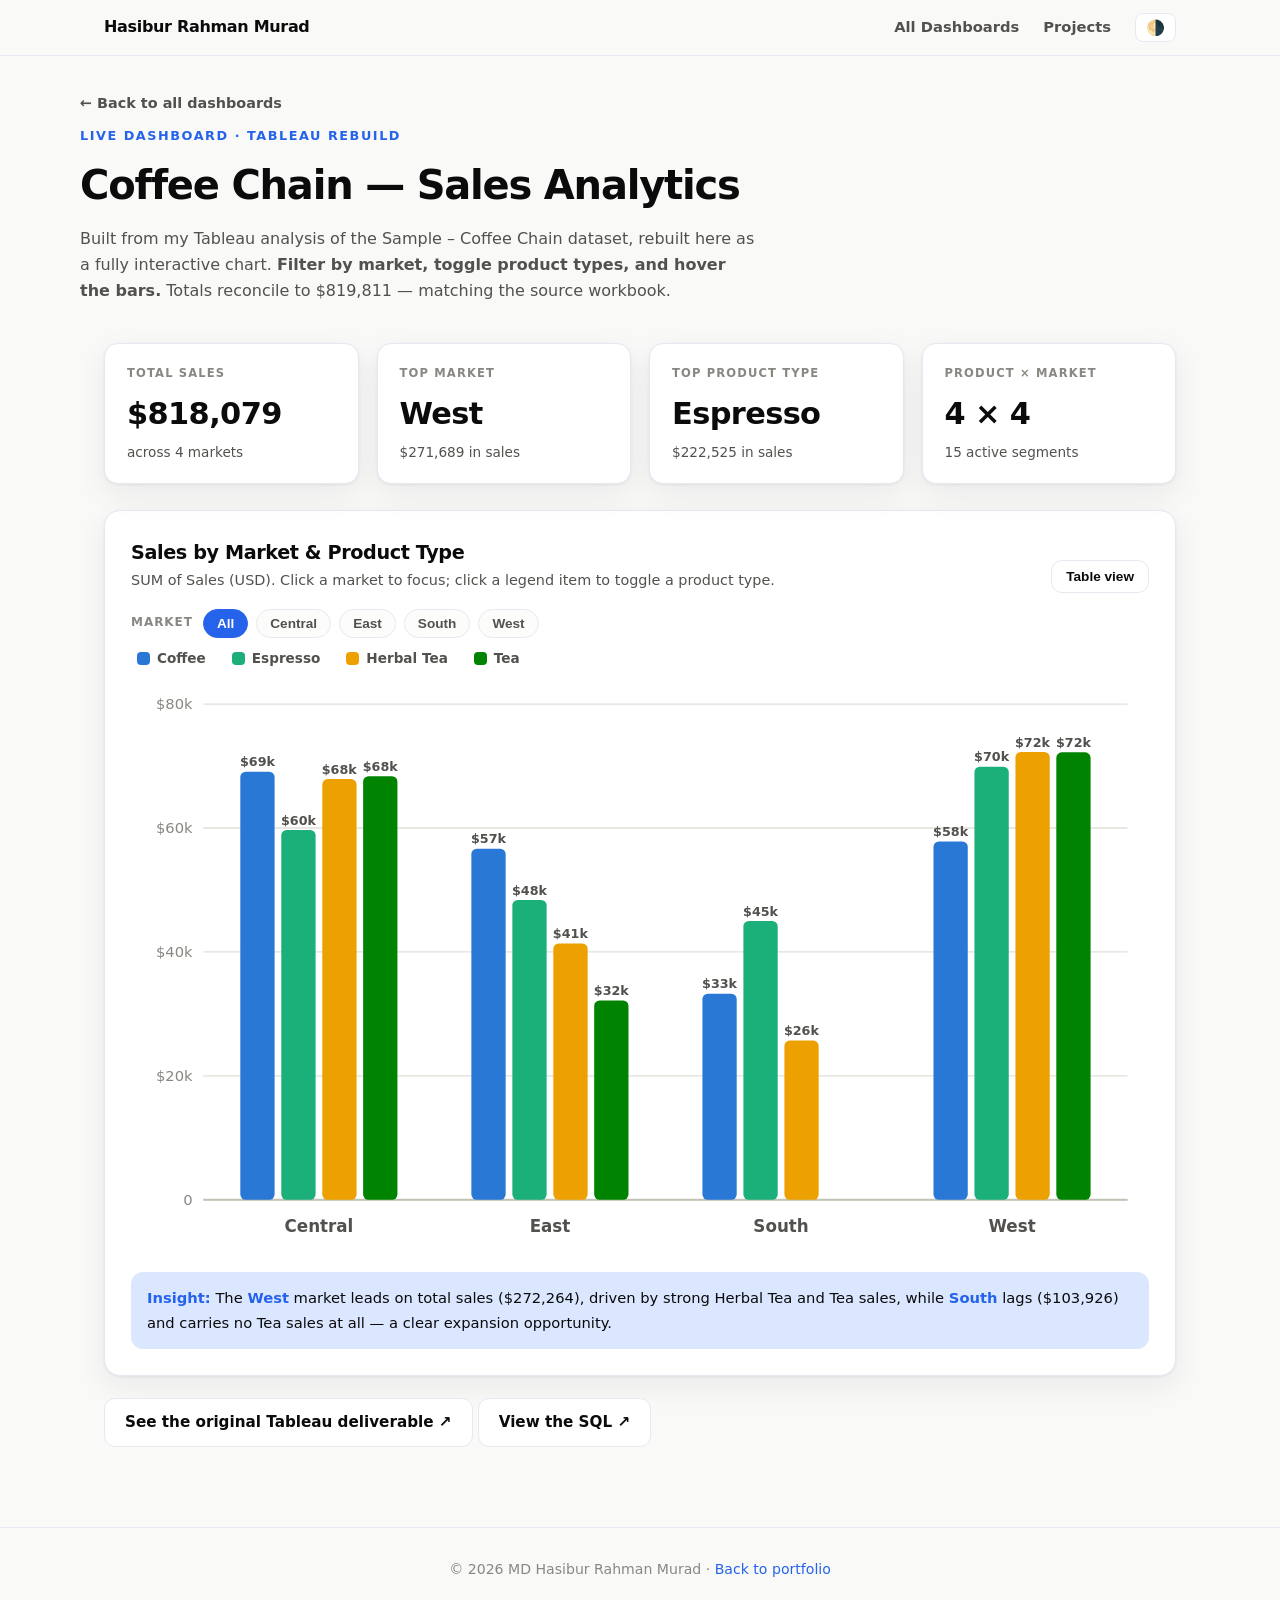
==== coffee-chain/index.html @ 977e073b "Add dedicated interactive dashboard pages per project - Split into separate folders: coffee-chain/, " ====
<!DOCTYPE html>
<html lang="en">
<head>
<meta charset="UTF-8">
<meta name="viewport" content="width=device-width, initial-scale=1.0">
<title>Coffee Chain Sales Dashboard — MD Hasibur Rahman Murad</title>
<meta name="description" content="Interactive Coffee Chain sales dashboard — sales by market and product type, built from a Tableau analysis by MD Hasibur Rahman Murad.">
<link rel="stylesheet" href="../style.css">
</head>
<body>
<nav><div class="nav-inner">
  <a class="brand" href="../index.html">Hasibur&nbsp;Rahman&nbsp;Murad</a>
  <div class="nav-links">
    <a href="../index.html#dashboards">All Dashboards</a>
    <a href="../index.html#projects">Projects</a>
    <button class="themebtn" id="themeToggle" aria-label="Toggle theme">🌗</button>
  </div>
</div></nav>

<div class="wrap dpage-top">
  <a class="backlink" href="../index.html#dashboards">← Back to all dashboards</a>
  <div class="dpage-title reveal">
    <div class="role">Live Dashboard · Tableau rebuild</div>
    <h1>Coffee Chain — Sales Analytics</h1>
    <p class="lead">Built from my Tableau analysis of the Sample&nbsp;–&nbsp;Coffee&nbsp;Chain dataset, rebuilt here as a fully interactive
      chart. <strong>Filter by market, toggle product types, and hover the bars.</strong> Totals reconcile to $819,811 — matching the source workbook.</p>
  </div>
</div>

<section style="padding-top:26px">
  <div class="wrap reveal">
    <div class="grid kpis">
      <div class="kpi"><div class="label">Total Sales</div><div class="val" data-count="819811" data-prefix="$">$0</div><div class="sub">across 4 markets</div></div>
      <div class="kpi"><div class="label">Top Market</div><div class="val">West</div><div class="sub"><span data-count="272264" data-prefix="$">$0</span> in sales</div></div>
      <div class="kpi"><div class="label">Top Product Type</div><div class="val">Espresso</div><div class="sub"><span data-count="222996" data-prefix="$">$0</span> in sales</div></div>
      <div class="kpi"><div class="label">Product × Market</div><div class="val">4 &times; 4</div><div class="sub">15 active segments</div></div>
    </div>

    <div class="dash">
      <div class="dash-head">
        <div><h3>Sales by Market &amp; Product Type</h3><p>SUM of Sales (USD). Click a market to focus; click a legend item to toggle a product type.</p></div>
        <button class="btn" id="tableToggle" style="padding:8px 14px;font-size:.85rem">Table view</button>
      </div>
      <div class="controls" id="marketControls">
        <span class="ctl-label">Market</span>
        <button class="chip active" data-market="All">All</button>
        <button class="chip" data-market="Central">Central</button>
        <button class="chip" data-market="East">East</button>
        <button class="chip" data-market="South">South</button>
        <button class="chip" data-market="West">West</button>
      </div>
      <div class="legend" id="legend"></div>
      <div class="chart-holder">
        <svg class="chart" id="chart" viewBox="0 0 760 430" role="img" aria-label="Grouped bar chart of Coffee Chain sales by market and product type"></svg>
        <div class="tip" id="tip"></div>
      </div>
      <div id="tableWrap" class="hidden"></div>
      <div class="insight"><b>Insight:</b> The <b>West</b> market leads on total sales ($272,264), driven by strong Herbal&nbsp;Tea and Tea sales,
        while <b>South</b> lags ($103,926) and carries no Tea sales at all — a clear expansion opportunity.</div>
    </div>
    <p style="margin-top:22px"><a class="btn" href="https://github.com/muradhasib01/business-intelligence-portfolio/tree/main/05-tableau" target="_blank" rel="noopener">See the original Tableau deliverable ↗</a>
      <a class="btn" href="https://github.com/muradhasib01/business-intelligence-portfolio/blob/main/03-ms-access/coffee-chain-analytics-queries.sql" target="_blank" rel="noopener">View the SQL ↗</a></p>
  </div>
</section>

<footer><div class="wrap">© <span id="yr"></span> MD Hasibur Rahman Murad · <a href="../index.html">Back to portfolio</a></div></footer>

<script src="../common.js"></script>
<script>
(function(){
  var MARKETS=['Central','East','South','West'], PRODUCTS=['Coffee','Espresso','Herbal Tea','Tea'];
  var SALES={
    Central:{Coffee:69080,Espresso:59701,'Herbal Tea':67888,Tea:68376},
    East:{Coffee:56641,Espresso:48397,'Herbal Tea':41361,Tea:32177},
    South:{Coffee:33259,Espresso:44990,'Herbal Tea':25677,Tea:0},
    West:{Coffee:57848,Espresso:69908,'Herbal Tea':72288,Tea:72220}
  };
  var SW=['--s1','--s2','--s3','--s4'];
  function col(i){return getComputedStyle(document.documentElement).getPropertyValue(SW[i]).trim();}
  var svg=document.getElementById('chart'), tip=document.getElementById('tip');
  var state={market:'All',off:{}}, NS='http://www.w3.org/2000/svg';
  function el(n,a){var e=document.createElementNS(NS,n);for(var k in a)e.setAttribute(k,a[k]);return e;}
  function usd(v){return '$'+v.toLocaleString('en-US');}
  function shownMarkets(){return state.market==='All'?MARKETS:[state.market];}
  function shownProducts(){return PRODUCTS.filter(function(p){return !state.off[p];});}
  function render(){
    while(svg.firstChild)svg.removeChild(svg.firstChild);
    var W=760,H=430,mL=54,mR=16,mT=18,mB=42,x0=mL,x1=W-mR,y0=mT,y1=H-mB,plotW=x1-x0,plotH=y1-y0,yMax=80000;
    var Ms=shownMarkets(),Ps=shownProducts();
    for(var t=0;t<=yMax;t+=20000){var gy=y1-(t/yMax)*plotH;svg.appendChild(el('line',{class:'gridline',x1:x0,y1:gy,x2:x1,y2:gy}));
      var g=el('g',{class:'tick'});var tx=el('text',{x:x0-8,y:gy+4,'text-anchor':'end'});tx.textContent=t===0?'0':'$'+(t/1000)+'k';g.appendChild(tx);svg.appendChild(g);}
    svg.appendChild(el('line',{class:'baseline',x1:x0,y1:y1,x2:x1,y2:y1}));
    var gW=plotW/Ms.length,innerPad=gW*0.16,barsArea=gW-2*innerPad,p=Ps.length,gap=Math.min(5,barsArea*0.06),bW=p>0?(barsArea-(p-1)*gap)/p:0;
    Ms.forEach(function(mk,mi){var gx=x0+mi*gW;
      Ps.forEach(function(pr,pi){var v=SALES[mk][pr]||0,h=(v/yMax)*plotH,bx=gx+innerPad+pi*(bW+gap),by=y1-h,ci=PRODUCTS.indexOf(pr);
        if(v>0){var r=el('rect',{class:'bar',x:bx.toFixed(1),y:by.toFixed(1),width:bW.toFixed(1),height:h.toFixed(1),rx:Math.min(4,bW/3).toFixed(1),fill:col(ci)});
          r.addEventListener('mousemove',function(ev){showTip(ev,mk,pr,v);});r.addEventListener('mouseleave',hideTip);svg.appendChild(r);
          if(bW>=16){var lb=el('text',{class:'barlab',x:(bx+bW/2).toFixed(1),y:(by-4).toFixed(1)});lb.textContent='$'+Math.round(v/1000)+'k';svg.appendChild(lb);}}});
      var xl=el('text',{class:'xlab',x:(gx+gW/2).toFixed(1),y:y1+24});xl.textContent=mk;svg.appendChild(xl);});
  }
  function showTip(ev,mk,pr,v){var total=819811;
    tip.innerHTML='<b>'+mk+'</b> · '+pr+'<br><span class="tt-metric">'+usd(v)+'</span> &nbsp;('+(v/total*100).toFixed(1)+'% of total)';
    var holder=svg.parentElement.getBoundingClientRect();tip.style.left=(ev.clientX-holder.left)+'px';tip.style.top=(ev.clientY-holder.top)+'px';tip.style.opacity='1';}
  function hideTip(){tip.style.opacity='0';}
  var legend=document.getElementById('legend');
  function buildLegend(){legend.innerHTML='';PRODUCTS.forEach(function(pr,i){var d=document.createElement('span');d.className='lg'+(state.off[pr]?' off':'');
    d.innerHTML='<span class="sw" style="background:'+col(i)+'"></span>'+pr;
    d.addEventListener('click',function(){if(!state.off[pr]&&shownProducts().length===1)return;state.off[pr]=!state.off[pr];buildLegend();render();});legend.appendChild(d);});}
  document.getElementById('marketControls').addEventListener('click',function(e){var b=e.target.closest('.chip');if(!b)return;
    [].slice.call(this.querySelectorAll('.chip')).forEach(function(c){c.classList.remove('active')});b.classList.add('active');state.market=b.getAttribute('data-market');render();});
  var tableWrap=document.getElementById('tableWrap'),tableBtn=document.getElementById('tableToggle'),tableOn=false;
  function buildTable(){var rows='',colTot={Coffee:0,Espresso:0,'Herbal Tea':0,Tea:0},grand=0;
    MARKETS.forEach(function(mk){var cells='',rt=0;PRODUCTS.forEach(function(pr){var v=SALES[mk][pr]||0;rt+=v;colTot[pr]+=v;cells+='<td>'+(v?usd(v):'—')+'</td>';});grand+=rt;rows+='<tr><td>'+mk+'</td>'+cells+'<td>'+usd(rt)+'</td></tr>';});
    var foot='<td>Total</td>';PRODUCTS.forEach(function(pr){foot+='<td>'+usd(colTot[pr])+'</td>';});foot+='<td>'+usd(grand)+'</td>';
    tableWrap.innerHTML='<table class="dtable"><thead><tr><th>Market</th><th>Coffee</th><th>Espresso</th><th>Herbal Tea</th><th>Tea</th><th>Total</th></tr></thead><tbody>'+rows+'</tbody><tfoot><tr>'+foot+'</tr></tfoot></table>';}
  tableBtn.addEventListener('click',function(){tableOn=!tableOn;
    document.querySelector('.chart-holder').classList.toggle('hidden',tableOn);document.getElementById('legend').classList.toggle('hidden',tableOn);
    document.getElementById('marketControls').classList.toggle('hidden',tableOn);tableWrap.classList.toggle('hidden',!tableOn);
    tableBtn.textContent=tableOn?'Chart view':'Table view';if(tableOn)buildTable();});
  window.__redraw=function(){buildLegend();render();};
  buildLegend();render();buildTable();
})();
</script>
</body>
</html>
---- style.css ----
/* ===== Shared portfolio + dashboard styles ===== */
:root{
  --bg:#f9f9f7; --surface:#ffffff; --surface-2:#fcfcfb; --text:#0b0b0b; --text-2:#52514e; --muted:#898781;
  --border:#e6e9f0; --grid:#e1e0d9; --baseline:#c3c2b7; --accent:#2563eb; --accent-soft:#dbe6ff; --accent-2:#1baf7a;
  --shadow:0 1px 3px rgba(20,30,60,.06),0 10px 30px rgba(20,30,60,.07);
  --radius:16px; --maxw:1120px;
  --s1:#2a78d6; --s2:#1baf7a; --s3:#eda100; --s4:#008300;
  color-scheme:light;
}
@media (prefers-color-scheme:dark){
  :root:where(:not([data-theme="light"])){
    --bg:#0d0d0d; --surface:#161b22; --surface-2:#1a1a19; --text:#ffffff; --text-2:#c3c2b7; --muted:#898781;
    --border:#232b36; --grid:#2c2c2a; --baseline:#383835; --accent:#4d8bff; --accent-soft:#16233d; --accent-2:#2dd4bf;
    --shadow:0 1px 3px rgba(0,0,0,.4),0 12px 34px rgba(0,0,0,.4);
    --s1:#3987e5; --s2:#199e70; --s3:#c98500; --s4:#008300; color-scheme:dark;
  }
}
:root[data-theme="dark"]{
  --bg:#0d0d0d; --surface:#161b22; --surface-2:#1a1a19; --text:#ffffff; --text-2:#c3c2b7; --muted:#898781;
  --border:#232b36; --grid:#2c2c2a; --baseline:#383835; --accent:#4d8bff; --accent-soft:#16233d; --accent-2:#2dd4bf;
  --shadow:0 1px 3px rgba(0,0,0,.4),0 12px 34px rgba(0,0,0,.4);
  --s1:#3987e5; --s2:#199e70; --s3:#c98500; --s4:#008300; color-scheme:dark;
}
*{box-sizing:border-box;margin:0;padding:0}
html{scroll-behavior:smooth}
body{font-family:system-ui,-apple-system,"Segoe UI",Roboto,Helvetica,Arial,sans-serif;
  background:var(--bg);color:var(--text);line-height:1.65;-webkit-font-smoothing:antialiased}
a{color:var(--accent);text-decoration:none} a:hover{text-decoration:underline}
.wrap{max-width:var(--maxw);margin:0 auto;padding:0 24px}
section{padding:80px 0}
h2{font-size:clamp(1.6rem,3.4vw,2rem);letter-spacing:-.025em;margin-bottom:8px}
.section-tag{color:var(--accent);font-weight:700;font-size:.78rem;letter-spacing:.14em;text-transform:uppercase}
.lead{color:var(--text-2);max-width:680px;margin-top:8px}

.reveal{opacity:0;transform:translateY(22px);transition:opacity .7s cubic-bezier(.2,.7,.2,1),transform .7s cubic-bezier(.2,.7,.2,1)}
.reveal.in{opacity:1;transform:none}
@media (prefers-reduced-motion:reduce){.reveal{opacity:1;transform:none;transition:none}}

nav{position:sticky;top:0;z-index:50;background:color-mix(in srgb,var(--bg) 82%,transparent);
    backdrop-filter:blur(12px);border-bottom:1px solid var(--border)}
.nav-inner{max-width:var(--maxw);margin:0 auto;padding:13px 24px;display:flex;align-items:center;justify-content:space-between}
.brand{font-weight:800;letter-spacing:-.02em;color:var(--text)}
.nav-links{display:flex;gap:24px;align-items:center}
.nav-links a{color:var(--text-2);font-weight:600;font-size:.92rem}
.nav-links a:hover{color:var(--text);text-decoration:none}
.themebtn{background:var(--surface);border:1px solid var(--border);border-radius:8px;padding:6px 10px;cursor:pointer;font-size:.95rem;color:var(--text);line-height:1}
@media(max-width:680px){.nav-links a:not(.themebtn){display:none}}

.btn{display:inline-flex;align-items:center;gap:8px;padding:11px 20px;border-radius:11px;font-weight:650;
  font-size:.95rem;border:1px solid var(--border);background:var(--surface);color:var(--text);transition:.16s;cursor:pointer}
.btn:hover{text-decoration:none;transform:translateY(-2px);box-shadow:var(--shadow)}
.btn.primary{background:var(--accent);color:#fff;border-color:var(--accent)}

.grid{display:grid;gap:18px}
.card{background:var(--surface);border:1px solid var(--border);border-radius:var(--radius);padding:22px;box-shadow:var(--shadow)}

/* KPI */
.kpis{grid-template-columns:repeat(auto-fit,minmax(180px,1fr));margin-top:6px}
.kpi{background:var(--surface);border:1px solid var(--border);border-radius:14px;padding:20px 22px;box-shadow:var(--shadow)}
.kpi .label{font-size:.72rem;font-weight:700;letter-spacing:.1em;text-transform:uppercase;color:var(--muted)}
.kpi .val{font-size:1.9rem;font-weight:800;letter-spacing:-.02em;margin-top:6px;font-variant-numeric:tabular-nums}
.kpi .sub{font-size:.85rem;color:var(--text-2);margin-top:2px}

/* dashboard */
.dash{background:var(--surface);border:1px solid var(--border);border-radius:var(--radius);box-shadow:var(--shadow);padding:26px;margin-top:26px}
.dash-head{display:flex;flex-wrap:wrap;gap:14px;justify-content:space-between;align-items:flex-end;margin-bottom:8px}
.dash-head h3{font-size:1.2rem;letter-spacing:-.02em}
.dash-head p{color:var(--text-2);font-size:.9rem}
.controls{display:flex;flex-wrap:wrap;gap:8px;align-items:center;margin:16px 0 6px}
.controls .ctl-label{font-size:.75rem;font-weight:700;letter-spacing:.08em;text-transform:uppercase;color:var(--muted);margin-right:2px}
.chip{font-size:.85rem;font-weight:600;padding:6px 13px;border-radius:999px;border:1px solid var(--border);
  background:var(--surface-2);color:var(--text-2);cursor:pointer;transition:.14s}
.chip:hover{border-color:var(--accent)} .chip.active{background:var(--accent);color:#fff;border-color:var(--accent)}
.legend{display:flex;flex-wrap:wrap;gap:14px;margin:6px 0 4px}
.lg{display:inline-flex;align-items:center;gap:7px;font-size:.85rem;font-weight:600;cursor:pointer;color:var(--text-2);user-select:none;padding:3px 6px;border-radius:8px}
.lg .sw{width:13px;height:13px;border-radius:4px;flex:none}
.lg.off{opacity:.38;text-decoration:line-through}
.chart-holder{position:relative;width:100%;margin-top:8px}
svg.chart{width:100%;height:auto;display:block;touch-action:none}
.tick text{fill:var(--muted);font-size:11px;font-variant-numeric:tabular-nums}
.gridline{stroke:var(--grid);stroke-width:1}
.baseline{stroke:var(--baseline);stroke-width:1.5}
.xlab{fill:var(--text-2);font-size:12.5px;font-weight:600;text-anchor:middle}
.ylab{fill:var(--text-2);font-size:11.5px;font-weight:600;text-anchor:end}
.barlab{fill:var(--text-2);font-size:9.5px;font-weight:600;text-anchor:middle;font-variant-numeric:tabular-nums;pointer-events:none}
.barlabh{fill:var(--text-2);font-size:10.5px;font-weight:600;text-anchor:start;font-variant-numeric:tabular-nums;pointer-events:none}
.bar{transition:opacity .12s} .bar:hover{opacity:.82}
.tip{position:absolute;pointer-events:none;opacity:0;transform:translate(-50%,-115%);transition:opacity .1s;
  background:var(--text);color:var(--bg);padding:8px 11px;border-radius:9px;font-size:.8rem;white-space:nowrap;
  box-shadow:0 6px 20px rgba(0,0,0,.28);z-index:5;line-height:1.5}
.tip b{font-weight:700} .tip .tt-metric{color:var(--accent-2);font-weight:700}
table.dtable{width:100%;border-collapse:collapse;margin-top:14px;font-size:.86rem;font-variant-numeric:tabular-nums}
table.dtable th,table.dtable td{padding:8px 10px;border-bottom:1px solid var(--border);text-align:right}
table.dtable th:first-child,table.dtable td:first-child{text-align:left}
table.dtable thead th{color:var(--muted);font-size:.72rem;letter-spacing:.06em;text-transform:uppercase}
table.dtable tfoot td{font-weight:800;border-top:2px solid var(--baseline);border-bottom:none}
.hidden{display:none}
.insight{margin-top:16px;padding:14px 16px;background:var(--accent-soft);border-radius:12px;font-size:.92rem;color:var(--text)}
.insight b{color:var(--accent)}

/* dashboard page header */
.dpage-top{padding:34px 0 6px}
.backlink{color:var(--text-2);font-weight:600;font-size:.9rem}
.dpage-title{padding:8px 0 0}
.dpage-title h1{font-size:clamp(1.8rem,4vw,2.5rem);letter-spacing:-.03em;margin-top:6px}
.dpage-title .role{color:var(--accent);font-weight:700;font-size:.8rem;letter-spacing:.12em;text-transform:uppercase}

/* gallery cards */
.gallery{grid-template-columns:repeat(auto-fit,minmax(300px,1fr));margin-top:34px}
.gcard{background:var(--surface);border:1px solid var(--border);border-radius:var(--radius);overflow:hidden;box-shadow:var(--shadow);display:flex;flex-direction:column;transition:.16s;color:inherit}
.gcard:hover{transform:translateY(-4px);text-decoration:none}
.gcard .thumb{height:172px;background:var(--accent-soft);overflow:hidden;position:relative}
.gcard .thumb img{width:100%;height:100%;object-fit:cover}
.gcard .badge{position:absolute;top:12px;left:12px;background:var(--accent);color:#fff;font-size:.7rem;font-weight:700;
  letter-spacing:.06em;text-transform:uppercase;padding:4px 10px;border-radius:999px}
.gcard .body{padding:20px;display:flex;flex-direction:column;gap:8px;flex:1}
.gcard .kicker{font-size:.72rem;font-weight:800;letter-spacing:.09em;text-transform:uppercase;color:var(--accent)}
.gcard h3{font-size:1.12rem;letter-spacing:-.01em;color:var(--text)}
.gcard p{color:var(--text-2);font-size:.92rem;flex:1}
.gcard .open{font-weight:700;color:var(--accent);font-size:.92rem}

/* projects */
.projects-grid{grid-template-columns:repeat(auto-fit,minmax(300px,1fr));margin-top:34px}
.proj{background:var(--surface);border:1px solid var(--border);border-radius:var(--radius);overflow:hidden;box-shadow:var(--shadow);display:flex;flex-direction:column;transition:.16s}
.proj:hover{transform:translateY(-4px)}
.proj .thumb{height:170px;background:var(--accent-soft);overflow:hidden;display:grid;place-items:center}
.proj .thumb img{width:100%;height:100%;object-fit:cover}
.proj .thumb.noimg{font-size:2.5rem}
.proj .body{padding:20px;display:flex;flex-direction:column;gap:8px;flex:1}
.proj .kicker{font-size:.72rem;font-weight:800;letter-spacing:.09em;text-transform:uppercase;color:var(--accent)}
.proj h3{font-size:1.12rem;letter-spacing:-.01em} .proj p{color:var(--text-2);font-size:.92rem;flex:1}
.proj .links{display:flex;gap:14px;font-size:.9rem;font-weight:650;margin-top:4px}

footer{border-top:1px solid var(--border);padding:30px 0;text-align:center;color:var(--muted);font-size:.88rem}
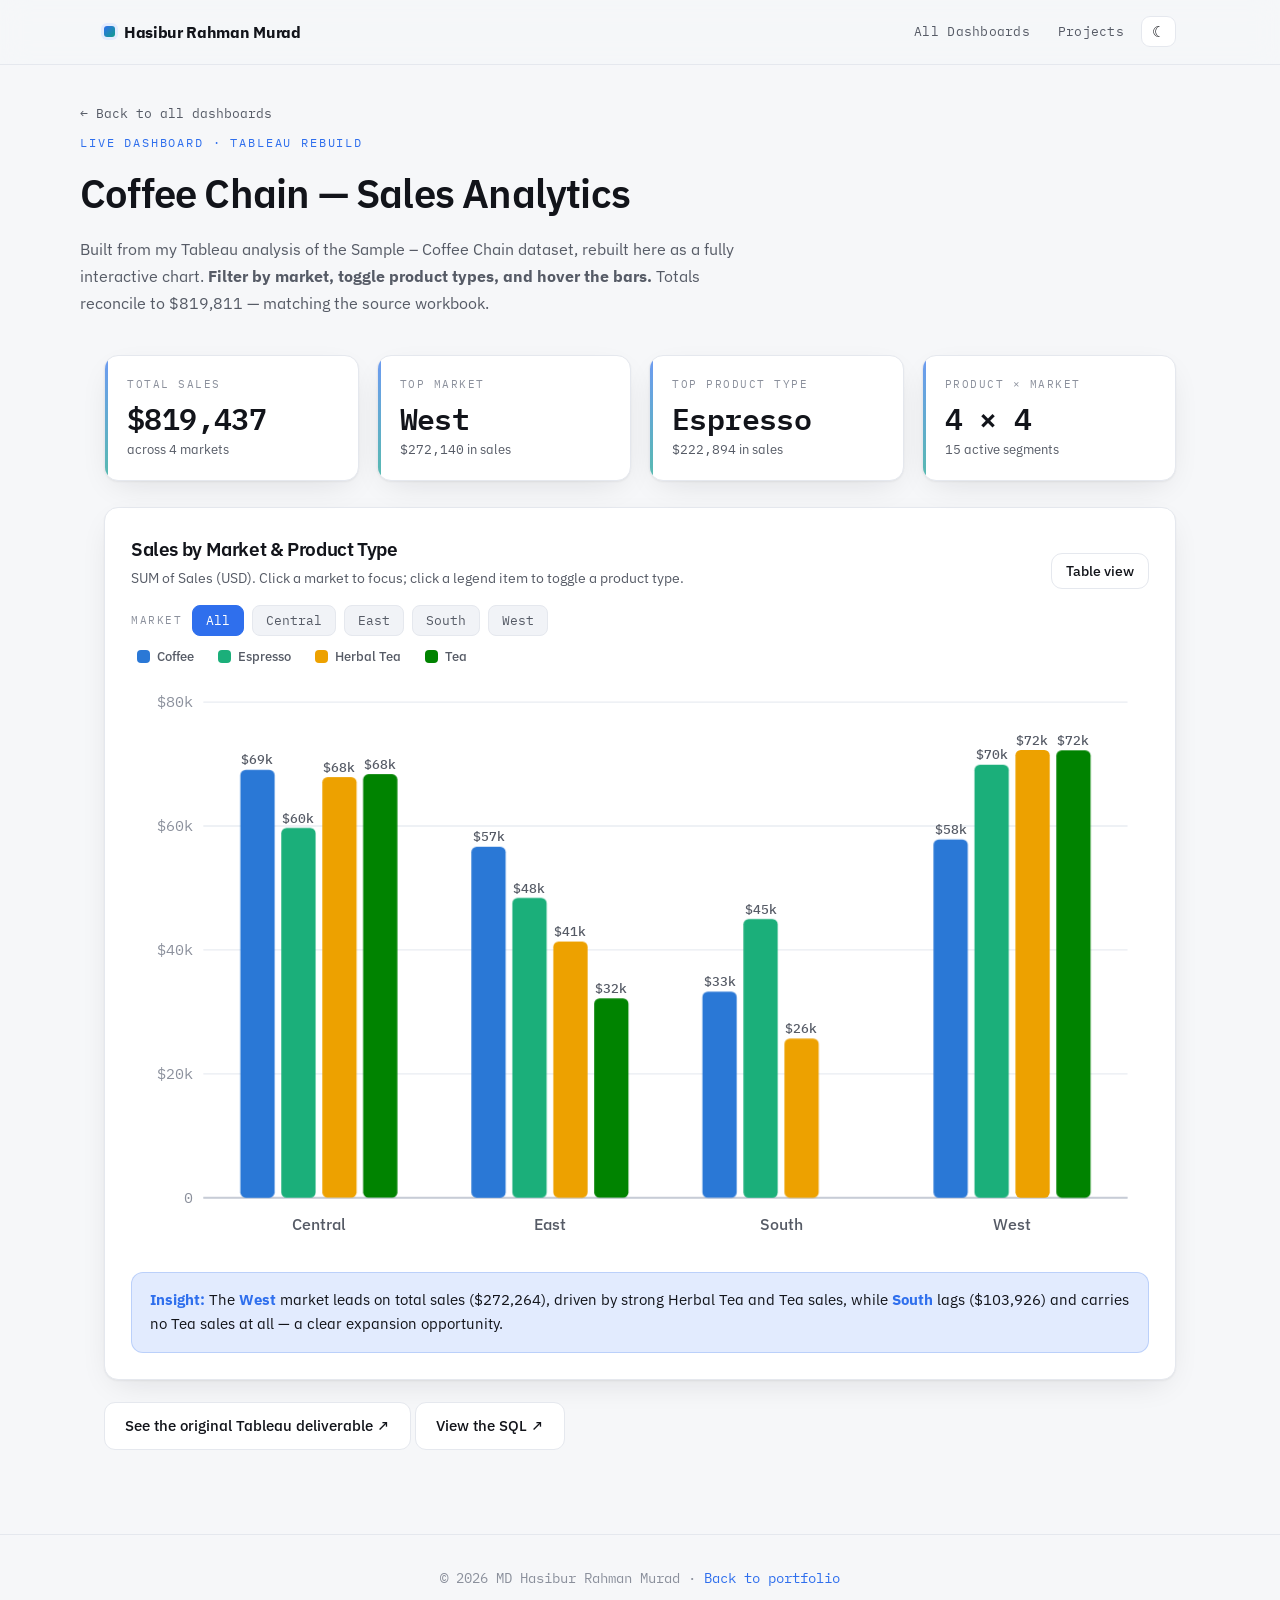
==== commit 7050221e: "Redesign: IBM Plex type system, animated charts, richer interactions - New design language: IBM Plex" ====
--- a/coffee-chain/index.html
+++ b/coffee-chain/index.html
@@ -5,14 +5,19 @@
 <meta name="viewport" content="width=device-width, initial-scale=1.0">
 <title>Coffee Chain Sales Dashboard — MD Hasibur Rahman Murad</title>
 <meta name="description" content="Interactive Coffee Chain sales dashboard — sales by market and product type, built from a Tableau analysis by MD Hasibur Rahman Murad.">
+<link rel="preconnect" href="https://fonts.googleapis.com">
+<link rel="preconnect" href="https://fonts.gstatic.com" crossorigin>
+<link href="https://fonts.googleapis.com/css2?family=IBM+Plex+Mono:wght@400;500;600&family=IBM+Plex+Sans:wght@400;500;600;700&display=swap" rel="stylesheet">
 <link rel="stylesheet" href="../style.css">
 </head>
 <body>
+<div id="progress"></div>
 <nav><div class="nav-inner">
   <a class="brand" href="../index.html">Hasibur&nbsp;Rahman&nbsp;Murad</a>
   <div class="nav-links">
     <a href="../index.html#dashboards">All Dashboards</a>
     <a href="../index.html#projects">Projects</a>
+    <button class="menubtn" id="menuBtn" aria-label="Menu">&#9776;</button>
     <button class="themebtn" id="themeToggle" aria-label="Toggle theme">🌗</button>
   </div>
 </div></nav>
@@ -65,6 +70,7 @@
 
 <footer><div class="wrap">© <span id="yr"></span> MD Hasibur Rahman Murad · <a href="../index.html">Back to portfolio</a></div></footer>
 
+<button id="toTop" aria-label="Back to top">&#8593;</button>
 <script src="../common.js"></script>
 <script>
 (function(){
@@ -93,7 +99,7 @@
     var gW=plotW/Ms.length,innerPad=gW*0.16,barsArea=gW-2*innerPad,p=Ps.length,gap=Math.min(5,barsArea*0.06),bW=p>0?(barsArea-(p-1)*gap)/p:0;
     Ms.forEach(function(mk,mi){var gx=x0+mi*gW;
       Ps.forEach(function(pr,pi){var v=SALES[mk][pr]||0,h=(v/yMax)*plotH,bx=gx+innerPad+pi*(bW+gap),by=y1-h,ci=PRODUCTS.indexOf(pr);
-        if(v>0){var r=el('rect',{class:'bar',x:bx.toFixed(1),y:by.toFixed(1),width:bW.toFixed(1),height:h.toFixed(1),rx:Math.min(4,bW/3).toFixed(1),fill:col(ci)});
+        if(v>0){var r=el('rect',{class:'bar anim-v',style:'animation-delay:'+((mi*4+pi)*35)+'ms',x:bx.toFixed(1),y:by.toFixed(1),width:bW.toFixed(1),height:h.toFixed(1),rx:Math.min(4,bW/3).toFixed(1),fill:col(ci)});
           r.addEventListener('mousemove',function(ev){showTip(ev,mk,pr,v);});r.addEventListener('mouseleave',hideTip);svg.appendChild(r);
           if(bW>=16){var lb=el('text',{class:'barlab',x:(bx+bW/2).toFixed(1),y:(by-4).toFixed(1)});lb.textContent='$'+Math.round(v/1000)+'k';svg.appendChild(lb);}}});
       var xl=el('text',{class:'xlab',x:(gx+gW/2).toFixed(1),y:y1+24});xl.textContent=mk;svg.appendChild(xl);});
--- a/style.css
+++ b/style.css
@@ -1,134 +1,185 @@
-/* ===== Shared portfolio + dashboard styles ===== */
+/* ===== Portfolio design system — IBM Plex, data-instrument aesthetic ===== */
 :root{
-  --bg:#f9f9f7; --surface:#ffffff; --surface-2:#fcfcfb; --text:#0b0b0b; --text-2:#52514e; --muted:#898781;
-  --border:#e6e9f0; --grid:#e1e0d9; --baseline:#c3c2b7; --accent:#2563eb; --accent-soft:#dbe6ff; --accent-2:#1baf7a;
-  --shadow:0 1px 3px rgba(20,30,60,.06),0 10px 30px rgba(20,30,60,.07);
-  --radius:16px; --maxw:1120px;
+  /* chosen cool-biased neutrals */
+  --bg:#f6f7f9; --surface:#ffffff; --surface-2:#f1f3f7; --text:#12141a; --text-2:#565b66; --muted:#8b909c;
+  --border:#e5e8ee; --grid:#e9ecf2; --baseline:#c7ccd6; --accent:#2f6fed; --accent-soft:#e2ebfe; --accent-2:#0f9d8c;
+  --shadow:0 1px 2px rgba(18,20,26,.05),0 10px 34px -12px rgba(18,20,26,.14);
+  --radius:14px; --maxw:1120px;
   --s1:#2a78d6; --s2:#1baf7a; --s3:#eda100; --s4:#008300;
+  --mono:'IBM Plex Mono',ui-monospace,'SF Mono',Menlo,Consolas,monospace;
+  --sans:'IBM Plex Sans',system-ui,-apple-system,'Segoe UI',Roboto,sans-serif;
   color-scheme:light;
 }
 @media (prefers-color-scheme:dark){
   :root:where(:not([data-theme="light"])){
-    --bg:#0d0d0d; --surface:#161b22; --surface-2:#1a1a19; --text:#ffffff; --text-2:#c3c2b7; --muted:#898781;
-    --border:#232b36; --grid:#2c2c2a; --baseline:#383835; --accent:#4d8bff; --accent-soft:#16233d; --accent-2:#2dd4bf;
-    --shadow:0 1px 3px rgba(0,0,0,.4),0 12px 34px rgba(0,0,0,.4);
+    --bg:#0b0d12; --surface:#14171e; --surface-2:#1b1f28; --text:#f2f4f8; --text-2:#a3abb8; --muted:#727a88;
+    --border:#232833; --grid:#20242e; --baseline:#39404d; --accent:#5b93ff; --accent-soft:#152238; --accent-2:#2dd4bf;
+    --shadow:0 1px 2px rgba(0,0,0,.5),0 14px 40px -14px rgba(0,0,0,.6);
     --s1:#3987e5; --s2:#199e70; --s3:#c98500; --s4:#008300; color-scheme:dark;
   }
 }
 :root[data-theme="dark"]{
-  --bg:#0d0d0d; --surface:#161b22; --surface-2:#1a1a19; --text:#ffffff; --text-2:#c3c2b7; --muted:#898781;
-  --border:#232b36; --grid:#2c2c2a; --baseline:#383835; --accent:#4d8bff; --accent-soft:#16233d; --accent-2:#2dd4bf;
-  --shadow:0 1px 3px rgba(0,0,0,.4),0 12px 34px rgba(0,0,0,.4);
+  --bg:#0b0d12; --surface:#14171e; --surface-2:#1b1f28; --text:#f2f4f8; --text-2:#a3abb8; --muted:#727a88;
+  --border:#232833; --grid:#20242e; --baseline:#39404d; --accent:#5b93ff; --accent-soft:#152238; --accent-2:#2dd4bf;
+  --shadow:0 1px 2px rgba(0,0,0,.5),0 14px 40px -14px rgba(0,0,0,.6);
   --s1:#3987e5; --s2:#199e70; --s3:#c98500; --s4:#008300; color-scheme:dark;
 }
 *{box-sizing:border-box;margin:0;padding:0}
 html{scroll-behavior:smooth}
-body{font-family:system-ui,-apple-system,"Segoe UI",Roboto,Helvetica,Arial,sans-serif;
-  background:var(--bg);color:var(--text);line-height:1.65;-webkit-font-smoothing:antialiased}
+body{font-family:var(--sans);background:var(--bg);color:var(--text);line-height:1.65;-webkit-font-smoothing:antialiased;
+  font-feature-settings:"ss01";overflow-x:hidden}
 a{color:var(--accent);text-decoration:none} a:hover{text-decoration:underline}
+::selection{background:var(--accent);color:#fff}
+:focus-visible{outline:2px solid var(--accent);outline-offset:2px;border-radius:4px}
 .wrap{max-width:var(--maxw);margin:0 auto;padding:0 24px}
-section{padding:80px 0}
-h2{font-size:clamp(1.6rem,3.4vw,2rem);letter-spacing:-.025em;margin-bottom:8px}
-.section-tag{color:var(--accent);font-weight:700;font-size:.78rem;letter-spacing:.14em;text-transform:uppercase}
-.lead{color:var(--text-2);max-width:680px;margin-top:8px}
+section{padding:84px 0}
+h1,h2,h3,h4{font-weight:600;letter-spacing:-.02em;text-wrap:balance}
+h2{font-size:clamp(1.6rem,3.4vw,2.05rem);margin-bottom:8px}
+.section-tag{font-family:var(--mono);color:var(--accent);font-weight:500;font-size:.72rem;letter-spacing:.2em;text-transform:uppercase}
+.section-tag:before{content:"→ ";opacity:.6}
+.lead{color:var(--text-2);max-width:660px;margin-top:10px;font-size:1.02rem}
 
-.reveal{opacity:0;transform:translateY(22px);transition:opacity .7s cubic-bezier(.2,.7,.2,1),transform .7s cubic-bezier(.2,.7,.2,1)}
+.reveal{opacity:0;transform:translateY(24px);transition:opacity .7s cubic-bezier(.2,.7,.2,1),transform .7s cubic-bezier(.2,.7,.2,1)}
 .reveal.in{opacity:1;transform:none}
-@media (prefers-reduced-motion:reduce){.reveal{opacity:1;transform:none;transition:none}}
+@media (prefers-reduced-motion:reduce){.reveal{opacity:1;transform:none;transition:none}
+  *{animation:none !important;scroll-behavior:auto}}
 
-nav{position:sticky;top:0;z-index:50;background:color-mix(in srgb,var(--bg) 82%,transparent);
-    backdrop-filter:blur(12px);border-bottom:1px solid var(--border)}
-.nav-inner{max-width:var(--maxw);margin:0 auto;padding:13px 24px;display:flex;align-items:center;justify-content:space-between}
-.brand{font-weight:800;letter-spacing:-.02em;color:var(--text)}
-.nav-links{display:flex;gap:24px;align-items:center}
-.nav-links a{color:var(--text-2);font-weight:600;font-size:.92rem}
-.nav-links a:hover{color:var(--text);text-decoration:none}
-.themebtn{background:var(--surface);border:1px solid var(--border);border-radius:8px;padding:6px 10px;cursor:pointer;font-size:.95rem;color:var(--text);line-height:1}
-@media(max-width:680px){.nav-links a:not(.themebtn){display:none}}
+/* scroll progress */
+#progress{position:fixed;top:0;left:0;height:3px;width:0;background:linear-gradient(90deg,var(--accent),var(--accent-2));z-index:100;transition:width .1s linear}
 
-.btn{display:inline-flex;align-items:center;gap:8px;padding:11px 20px;border-radius:11px;font-weight:650;
-  font-size:.95rem;border:1px solid var(--border);background:var(--surface);color:var(--text);transition:.16s;cursor:pointer}
-.btn:hover{text-decoration:none;transform:translateY(-2px);box-shadow:var(--shadow)}
+/* NAV */
+nav{position:sticky;top:0;z-index:60;background:color-mix(in srgb,var(--bg) 80%,transparent);
+    backdrop-filter:blur(14px) saturate(1.2);border-bottom:1px solid var(--border)}
+.nav-inner{max-width:var(--maxw);margin:0 auto;padding:14px 24px;display:flex;align-items:center;justify-content:space-between}
+.brand{font-weight:700;letter-spacing:-.02em;color:var(--text);display:inline-flex;align-items:center;gap:9px}
+.brand:before{content:"";width:11px;height:11px;border-radius:3px;background:linear-gradient(135deg,var(--accent),var(--accent-2));box-shadow:0 0 0 3px var(--accent-soft)}
+.brand:hover{text-decoration:none}
+.nav-links{display:flex;gap:6px;align-items:center}
+.nav-links a{font-family:var(--mono);color:var(--text-2);font-weight:400;font-size:.82rem;letter-spacing:.02em;padding:7px 11px;border-radius:8px;position:relative}
+.nav-links a:not(.themebtn):hover{color:var(--text);text-decoration:none;background:var(--surface-2)}
+.nav-links a.active{color:var(--accent)}
+.nav-links a.active:after{content:"";position:absolute;left:11px;right:11px;bottom:2px;height:2px;background:var(--accent);border-radius:2px}
+.themebtn,.menubtn{background:var(--surface);border:1px solid var(--border);border-radius:9px;padding:7px 10px;cursor:pointer;font-size:.95rem;color:var(--text);line-height:1;display:inline-flex;align-items:center}
+.themebtn:hover,.menubtn:hover{border-color:var(--accent)}
+.menubtn{display:none}
+@media(max-width:720px){
+  .nav-links a:not(.themebtn):not(.menubtn){display:none}
+  .menubtn{display:inline-flex}
+  .nav-links.open{position:absolute;top:60px;right:16px;left:16px;flex-direction:column;align-items:stretch;gap:2px;
+    background:var(--surface);border:1px solid var(--border);border-radius:14px;padding:10px;box-shadow:var(--shadow)}
+  .nav-links.open a:not(.themebtn):not(.menubtn){display:block;font-size:.95rem;padding:11px 14px}
+  .nav-links.open .themebtn,.nav-links.open .menubtn{align-self:flex-end}
+}
+
+/* back to top */
+#toTop{position:fixed;right:22px;bottom:22px;z-index:60;width:44px;height:44px;border-radius:12px;border:1px solid var(--border);
+  background:var(--surface);color:var(--text);cursor:pointer;box-shadow:var(--shadow);opacity:0;transform:translateY(12px);
+  transition:.25s;font-size:1.1rem;display:grid;place-items:center}
+#toTop.show{opacity:1;transform:none} #toTop:hover{border-color:var(--accent);color:var(--accent)}
+
+.btn{display:inline-flex;align-items:center;gap:8px;padding:11px 20px;border-radius:11px;font-weight:500;font-size:.93rem;
+  border:1px solid var(--border);background:var(--surface);color:var(--text);transition:.16s;cursor:pointer;font-family:var(--sans)}
+.btn:hover{text-decoration:none;transform:translateY(-2px);box-shadow:var(--shadow);border-color:var(--accent)}
 .btn.primary{background:var(--accent);color:#fff;border-color:var(--accent)}
+.btn.primary:hover{filter:brightness(1.05)}
 
 .grid{display:grid;gap:18px}
 .card{background:var(--surface);border:1px solid var(--border);border-radius:var(--radius);padding:22px;box-shadow:var(--shadow)}
 
 /* KPI */
 .kpis{grid-template-columns:repeat(auto-fit,minmax(180px,1fr));margin-top:6px}
-.kpi{background:var(--surface);border:1px solid var(--border);border-radius:14px;padding:20px 22px;box-shadow:var(--shadow)}
-.kpi .label{font-size:.72rem;font-weight:700;letter-spacing:.1em;text-transform:uppercase;color:var(--muted)}
-.kpi .val{font-size:1.9rem;font-weight:800;letter-spacing:-.02em;margin-top:6px;font-variant-numeric:tabular-nums}
-.kpi .sub{font-size:.85rem;color:var(--text-2);margin-top:2px}
+.kpi{background:var(--surface);border:1px solid var(--border);border-radius:14px;padding:20px 22px;box-shadow:var(--shadow);
+  position:relative;overflow:hidden;transition:.18s}
+.kpi:hover{transform:translateY(-3px);border-color:var(--accent)}
+.kpi:before{content:"";position:absolute;left:0;top:0;bottom:0;width:3px;background:linear-gradient(var(--accent),var(--accent-2));opacity:.7}
+.kpi .label{font-family:var(--mono);font-size:.68rem;font-weight:400;letter-spacing:.14em;text-transform:uppercase;color:var(--muted)}
+.kpi .val{font-family:var(--mono);font-size:1.85rem;font-weight:600;letter-spacing:-.02em;margin-top:8px;font-variant-numeric:tabular-nums;line-height:1.1}
+.kpi .sub{font-size:.84rem;color:var(--text-2);margin-top:4px}
+.kpi .sub span{font-family:var(--mono)}
 
 /* dashboard */
 .dash{background:var(--surface);border:1px solid var(--border);border-radius:var(--radius);box-shadow:var(--shadow);padding:26px;margin-top:26px}
 .dash-head{display:flex;flex-wrap:wrap;gap:14px;justify-content:space-between;align-items:flex-end;margin-bottom:8px}
-.dash-head h3{font-size:1.2rem;letter-spacing:-.02em}
-.dash-head p{color:var(--text-2);font-size:.9rem}
+.dash-head h3{font-size:1.18rem}
+.dash-head p{color:var(--text-2);font-size:.89rem}
 .controls{display:flex;flex-wrap:wrap;gap:8px;align-items:center;margin:16px 0 6px}
-.controls .ctl-label{font-size:.75rem;font-weight:700;letter-spacing:.08em;text-transform:uppercase;color:var(--muted);margin-right:2px}
-.chip{font-size:.85rem;font-weight:600;padding:6px 13px;border-radius:999px;border:1px solid var(--border);
+.controls .ctl-label{font-family:var(--mono);font-size:.68rem;font-weight:400;letter-spacing:.14em;text-transform:uppercase;color:var(--muted);margin-right:2px}
+.chip{font-family:var(--mono);font-size:.8rem;font-weight:400;padding:6px 13px;border-radius:8px;border:1px solid var(--border);
   background:var(--surface-2);color:var(--text-2);cursor:pointer;transition:.14s}
-.chip:hover{border-color:var(--accent)} .chip.active{background:var(--accent);color:#fff;border-color:var(--accent)}
-.legend{display:flex;flex-wrap:wrap;gap:14px;margin:6px 0 4px}
-.lg{display:inline-flex;align-items:center;gap:7px;font-size:.85rem;font-weight:600;cursor:pointer;color:var(--text-2);user-select:none;padding:3px 6px;border-radius:8px}
-.lg .sw{width:13px;height:13px;border-radius:4px;flex:none}
-.lg.off{opacity:.38;text-decoration:line-through}
+.chip:hover{border-color:var(--accent);color:var(--text)} .chip.active{background:var(--accent);color:#fff;border-color:var(--accent)}
+.legend{display:flex;flex-wrap:wrap;gap:12px;margin:6px 0 4px}
+.lg{display:inline-flex;align-items:center;gap:7px;font-size:.84rem;font-weight:500;cursor:pointer;color:var(--text-2);user-select:none;padding:3px 6px;border-radius:8px;transition:.12s}
+.lg:hover{color:var(--text)} .lg .sw{width:13px;height:13px;border-radius:4px;flex:none}
+.lg.off{opacity:.36;text-decoration:line-through}
 .chart-holder{position:relative;width:100%;margin-top:8px}
 svg.chart{width:100%;height:auto;display:block;touch-action:none}
-.tick text{fill:var(--muted);font-size:11px;font-variant-numeric:tabular-nums}
+.tick text{fill:var(--muted);font-size:11px;font-family:var(--mono);font-variant-numeric:tabular-nums}
 .gridline{stroke:var(--grid);stroke-width:1}
 .baseline{stroke:var(--baseline);stroke-width:1.5}
-.xlab{fill:var(--text-2);font-size:12.5px;font-weight:600;text-anchor:middle}
-.ylab{fill:var(--text-2);font-size:11.5px;font-weight:600;text-anchor:end}
-.barlab{fill:var(--text-2);font-size:9.5px;font-weight:600;text-anchor:middle;font-variant-numeric:tabular-nums;pointer-events:none}
-.barlabh{fill:var(--text-2);font-size:10.5px;font-weight:600;text-anchor:start;font-variant-numeric:tabular-nums;pointer-events:none}
-.bar{transition:opacity .12s} .bar:hover{opacity:.82}
+.xlab{fill:var(--text-2);font-size:12px;font-weight:500;text-anchor:middle;font-family:var(--sans)}
+.ylab{fill:var(--text-2);font-size:11px;font-weight:400;text-anchor:end;font-family:var(--sans)}
+.barlab{fill:var(--text-2);font-size:9.5px;font-weight:500;text-anchor:middle;font-variant-numeric:tabular-nums;pointer-events:none;font-family:var(--mono)}
+.barlabh{fill:var(--text-2);font-size:10px;font-weight:500;text-anchor:start;font-variant-numeric:tabular-nums;pointer-events:none;font-family:var(--mono)}
+.bar{transition:opacity .12s}
+/* chart mark animations */
+.anim-v{transform-box:fill-box;transform-origin:bottom;animation:growV .55s cubic-bezier(.2,.8,.2,1) both}
+.anim-h{transform-box:fill-box;transform-origin:left;animation:growH .55s cubic-bezier(.2,.8,.2,1) both}
+.anim-pop{transform-box:fill-box;transform-origin:center;animation:popIn .4s cubic-bezier(.2,.9,.3,1.2) both}
+.anim-fade{animation:fadeIn .5s ease both}
+@keyframes growV{from{transform:scaleY(0)}} @keyframes growH{from{transform:scaleX(0)}}
+@keyframes popIn{from{transform:scale(0);opacity:0}} @keyframes fadeIn{from{opacity:0}}
+@media (prefers-reduced-motion:reduce){.anim-v,.anim-h,.anim-pop,.anim-fade{animation:none}}
 .tip{position:absolute;pointer-events:none;opacity:0;transform:translate(-50%,-115%);transition:opacity .1s;
-  background:var(--text);color:var(--bg);padding:8px 11px;border-radius:9px;font-size:.8rem;white-space:nowrap;
-  box-shadow:0 6px 20px rgba(0,0,0,.28);z-index:5;line-height:1.5}
-.tip b{font-weight:700} .tip .tt-metric{color:var(--accent-2);font-weight:700}
-table.dtable{width:100%;border-collapse:collapse;margin-top:14px;font-size:.86rem;font-variant-numeric:tabular-nums}
-table.dtable th,table.dtable td{padding:8px 10px;border-bottom:1px solid var(--border);text-align:right}
-table.dtable th:first-child,table.dtable td:first-child{text-align:left}
-table.dtable thead th{color:var(--muted);font-size:.72rem;letter-spacing:.06em;text-transform:uppercase}
-table.dtable tfoot td{font-weight:800;border-top:2px solid var(--baseline);border-bottom:none}
+  background:var(--text);color:var(--bg);padding:9px 12px;border-radius:9px;font-size:.78rem;white-space:nowrap;
+  box-shadow:0 8px 24px rgba(0,0,0,.3);z-index:5;line-height:1.5;font-family:var(--mono)}
+.tip b{font-weight:600;font-family:var(--sans)} .tip .tt-metric{color:var(--accent-2);font-weight:600}
+table.dtable{width:100%;border-collapse:collapse;margin-top:14px;font-size:.85rem}
+table.dtable th,table.dtable td{padding:9px 10px;border-bottom:1px solid var(--border);text-align:right}
+table.dtable td{font-family:var(--mono);font-variant-numeric:tabular-nums}
+table.dtable th:first-child,table.dtable td:first-child{text-align:left;font-family:var(--sans)}
+table.dtable thead th{font-family:var(--mono);color:var(--muted);font-size:.68rem;letter-spacing:.1em;text-transform:uppercase;font-weight:400}
+table.dtable tbody tr{transition:background .12s} table.dtable tbody tr:hover{background:var(--surface-2)}
+table.dtable tfoot td{font-weight:600;border-top:2px solid var(--baseline);border-bottom:none}
 .hidden{display:none}
-.insight{margin-top:16px;padding:14px 16px;background:var(--accent-soft);border-radius:12px;font-size:.92rem;color:var(--text)}
+.insight{margin-top:18px;padding:15px 18px;background:var(--accent-soft);border-radius:12px;font-size:.92rem;color:var(--text);
+  border:1px solid color-mix(in srgb,var(--accent) 22%,transparent)}
 .insight b{color:var(--accent)}
 
 /* dashboard page header */
 .dpage-top{padding:34px 0 6px}
-.backlink{color:var(--text-2);font-weight:600;font-size:.9rem}
+.backlink{font-family:var(--mono);color:var(--text-2);font-weight:400;font-size:.82rem}
+.backlink:hover{color:var(--accent)}
 .dpage-title{padding:8px 0 0}
-.dpage-title h1{font-size:clamp(1.8rem,4vw,2.5rem);letter-spacing:-.03em;margin-top:6px}
-.dpage-title .role{color:var(--accent);font-weight:700;font-size:.8rem;letter-spacing:.12em;text-transform:uppercase}
+.dpage-title h1{font-size:clamp(1.8rem,4vw,2.5rem);margin-top:8px}
+.dpage-title .role{font-family:var(--mono);color:var(--accent);font-weight:400;font-size:.72rem;letter-spacing:.16em;text-transform:uppercase}
 
 /* gallery cards */
 .gallery{grid-template-columns:repeat(auto-fit,minmax(300px,1fr));margin-top:34px}
-.gcard{background:var(--surface);border:1px solid var(--border);border-radius:var(--radius);overflow:hidden;box-shadow:var(--shadow);display:flex;flex-direction:column;transition:.16s;color:inherit}
-.gcard:hover{transform:translateY(-4px);text-decoration:none}
-.gcard .thumb{height:172px;background:var(--accent-soft);overflow:hidden;position:relative}
-.gcard .thumb img{width:100%;height:100%;object-fit:cover}
-.gcard .badge{position:absolute;top:12px;left:12px;background:var(--accent);color:#fff;font-size:.7rem;font-weight:700;
-  letter-spacing:.06em;text-transform:uppercase;padding:4px 10px;border-radius:999px}
+.gcard{background:var(--surface);border:1px solid var(--border);border-radius:var(--radius);overflow:hidden;box-shadow:var(--shadow);display:flex;flex-direction:column;transition:.2s;color:inherit}
+.gcard:hover{transform:translateY(-5px);text-decoration:none;border-color:var(--accent)}
+.gcard .thumb{height:172px;background:var(--surface-2);overflow:hidden;position:relative}
+.gcard .thumb img{width:100%;height:100%;object-fit:cover;transition:transform .35s}
+.gcard:hover .thumb img{transform:scale(1.05)}
+.gcard .badge{position:absolute;top:12px;left:12px;background:var(--accent);color:#fff;font-family:var(--mono);font-size:.64rem;font-weight:500;
+  letter-spacing:.08em;text-transform:uppercase;padding:4px 10px;border-radius:7px}
 .gcard .body{padding:20px;display:flex;flex-direction:column;gap:8px;flex:1}
-.gcard .kicker{font-size:.72rem;font-weight:800;letter-spacing:.09em;text-transform:uppercase;color:var(--accent)}
-.gcard h3{font-size:1.12rem;letter-spacing:-.01em;color:var(--text)}
-.gcard p{color:var(--text-2);font-size:.92rem;flex:1}
-.gcard .open{font-weight:700;color:var(--accent);font-size:.92rem}
+.gcard .kicker{font-family:var(--mono);font-size:.68rem;font-weight:400;letter-spacing:.1em;text-transform:uppercase;color:var(--accent)}
+.gcard h3{font-size:1.1rem;color:var(--text)}
+.gcard p{color:var(--text-2);font-size:.9rem;flex:1}
+.gcard .open{font-family:var(--mono);font-weight:500;color:var(--accent);font-size:.85rem;transition:.16s}
+.gcard:hover .open{letter-spacing:.02em}
 
 /* projects */
 .projects-grid{grid-template-columns:repeat(auto-fit,minmax(300px,1fr));margin-top:34px}
-.proj{background:var(--surface);border:1px solid var(--border);border-radius:var(--radius);overflow:hidden;box-shadow:var(--shadow);display:flex;flex-direction:column;transition:.16s}
-.proj:hover{transform:translateY(-4px)}
-.proj .thumb{height:170px;background:var(--accent-soft);overflow:hidden;display:grid;place-items:center}
-.proj .thumb img{width:100%;height:100%;object-fit:cover}
-.proj .thumb.noimg{font-size:2.5rem}
+.proj{background:var(--surface);border:1px solid var(--border);border-radius:var(--radius);overflow:hidden;box-shadow:var(--shadow);display:flex;flex-direction:column;transition:.2s}
+.proj:hover{transform:translateY(-4px);border-color:var(--accent)}
+.proj .thumb{height:170px;background:var(--surface-2);overflow:hidden;display:grid;place-items:center}
+.proj .thumb img{width:100%;height:100%;object-fit:cover;transition:transform .35s}
+.proj:hover .thumb img{transform:scale(1.05)}
+.proj .thumb.noimg{font-size:2.4rem}
 .proj .body{padding:20px;display:flex;flex-direction:column;gap:8px;flex:1}
-.proj .kicker{font-size:.72rem;font-weight:800;letter-spacing:.09em;text-transform:uppercase;color:var(--accent)}
-.proj h3{font-size:1.12rem;letter-spacing:-.01em} .proj p{color:var(--text-2);font-size:.92rem;flex:1}
-.proj .links{display:flex;gap:14px;font-size:.9rem;font-weight:650;margin-top:4px}
+.proj .kicker{font-family:var(--mono);font-size:.68rem;font-weight:400;letter-spacing:.1em;text-transform:uppercase;color:var(--accent)}
+.proj h3{font-size:1.1rem} .proj p{color:var(--text-2);font-size:.9rem;flex:1}
+.proj .links{display:flex;gap:14px;font-size:.88rem;font-weight:500;margin-top:4px;font-family:var(--mono)}
 
-footer{border-top:1px solid var(--border);padding:30px 0;text-align:center;color:var(--muted);font-size:.88rem}
+footer{border-top:1px solid var(--border);padding:32px 0;text-align:center;color:var(--muted);font-size:.85rem;font-family:var(--mono)}
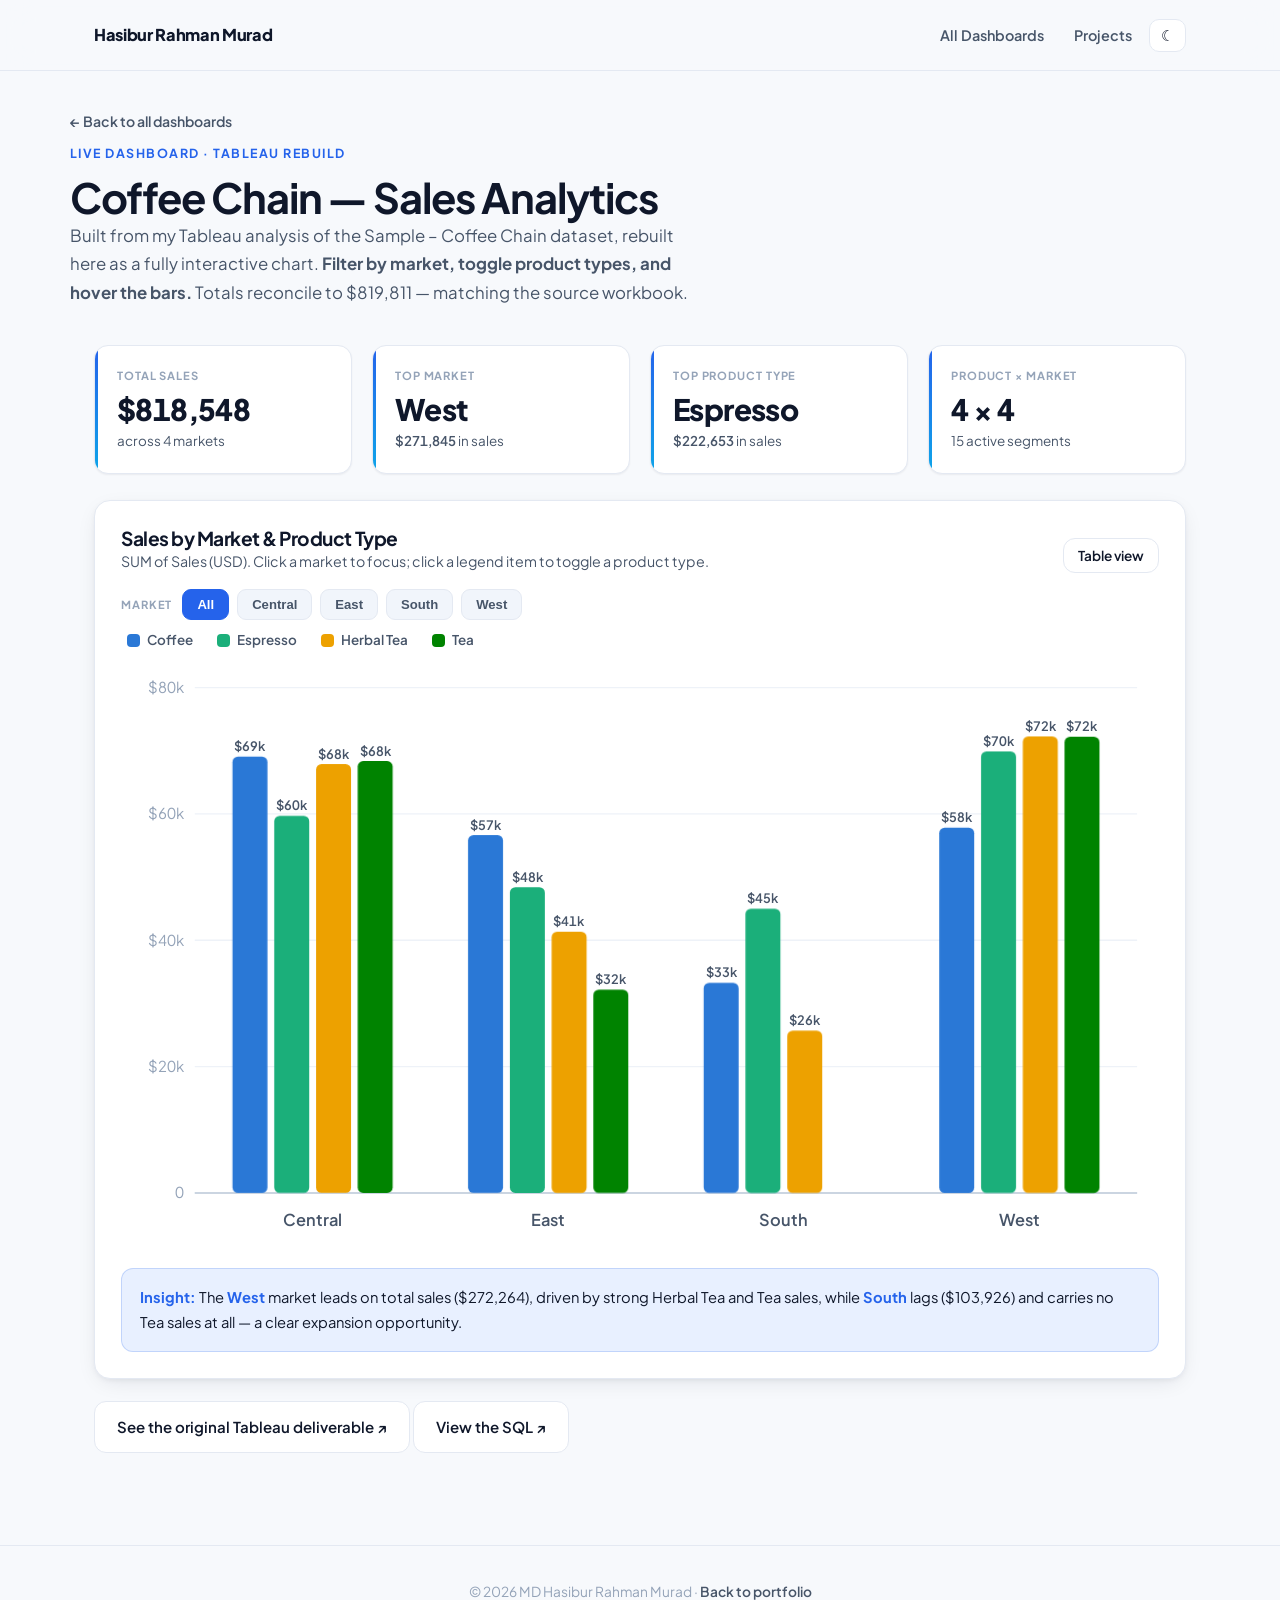
==== commit a32e4da2: "Redesign v2: refined-professional direction - New type system: Plus Jakarta Sans (dropped the mono/t" ====
--- a/coffee-chain/index.html
+++ b/coffee-chain/index.html
@@ -7,7 +7,7 @@
 <meta name="description" content="Interactive Coffee Chain sales dashboard — sales by market and product type, built from a Tableau analysis by MD Hasibur Rahman Murad.">
 <link rel="preconnect" href="https://fonts.googleapis.com">
 <link rel="preconnect" href="https://fonts.gstatic.com" crossorigin>
-<link href="https://fonts.googleapis.com/css2?family=IBM+Plex+Mono:wght@400;500;600&family=IBM+Plex+Sans:wght@400;500;600;700&display=swap" rel="stylesheet">
+<link href="https://fonts.googleapis.com/css2?family=Plus+Jakarta+Sans:wght@400;500;600;700;800&display=swap" rel="stylesheet">
 <link rel="stylesheet" href="../style.css">
 </head>
 <body>
--- a/style.css
+++ b/style.css
@@ -1,185 +1,228 @@
-/* ===== Portfolio design system — IBM Plex, data-instrument aesthetic ===== */
+/* ===== Refined-professional design system ===== */
 :root{
-  /* chosen cool-biased neutrals */
-  --bg:#f6f7f9; --surface:#ffffff; --surface-2:#f1f3f7; --text:#12141a; --text-2:#565b66; --muted:#8b909c;
-  --border:#e5e8ee; --grid:#e9ecf2; --baseline:#c7ccd6; --accent:#2f6fed; --accent-soft:#e2ebfe; --accent-2:#0f9d8c;
-  --shadow:0 1px 2px rgba(18,20,26,.05),0 10px 34px -12px rgba(18,20,26,.14);
-  --radius:14px; --maxw:1120px;
+  --bg:#f7f9fc; --surface:#ffffff; --surface-2:#f1f5fb; --text:#0f172a; --text-2:#475569; --muted:#94a3b8;
+  --border:#e4e9f2; --grid:#eef2f8; --baseline:#cbd5e1; --accent:#2563eb; --accent-2:#0ea5e9; --accent-soft:#e8f0ff;
+  --navy:#0f172a; --good:#0d9488;
+  --shadow-sm:0 1px 2px rgba(15,23,42,.06); --shadow:0 6px 24px -8px rgba(15,23,42,.14),0 2px 6px -2px rgba(15,23,42,.08);
+  --shadow-lg:0 24px 60px -20px rgba(15,23,42,.24);
+  --radius:16px; --maxw:1140px;
   --s1:#2a78d6; --s2:#1baf7a; --s3:#eda100; --s4:#008300;
-  --mono:'IBM Plex Mono',ui-monospace,'SF Mono',Menlo,Consolas,monospace;
-  --sans:'IBM Plex Sans',system-ui,-apple-system,'Segoe UI',Roboto,sans-serif;
+  --sans:'Plus Jakarta Sans',system-ui,-apple-system,'Segoe UI',Roboto,sans-serif;
   color-scheme:light;
 }
 @media (prefers-color-scheme:dark){
   :root:where(:not([data-theme="light"])){
-    --bg:#0b0d12; --surface:#14171e; --surface-2:#1b1f28; --text:#f2f4f8; --text-2:#a3abb8; --muted:#727a88;
-    --border:#232833; --grid:#20242e; --baseline:#39404d; --accent:#5b93ff; --accent-soft:#152238; --accent-2:#2dd4bf;
-    --shadow:0 1px 2px rgba(0,0,0,.5),0 14px 40px -14px rgba(0,0,0,.6);
+    --bg:#0a0f1c; --surface:#111a2e; --surface-2:#16203a; --text:#eef2fb; --text-2:#aab6cc; --muted:#697588;
+    --border:#1f2b45; --grid:#182241; --baseline:#334063; --accent:#5b93ff; --accent-2:#38bdf8; --accent-soft:#14203c;
+    --navy:#070c17;
+    --shadow-sm:0 1px 2px rgba(0,0,0,.4); --shadow:0 10px 34px -12px rgba(0,0,0,.6); --shadow-lg:0 30px 70px -24px rgba(0,0,0,.7);
     --s1:#3987e5; --s2:#199e70; --s3:#c98500; --s4:#008300; color-scheme:dark;
   }
 }
 :root[data-theme="dark"]{
-  --bg:#0b0d12; --surface:#14171e; --surface-2:#1b1f28; --text:#f2f4f8; --text-2:#a3abb8; --muted:#727a88;
-  --border:#232833; --grid:#20242e; --baseline:#39404d; --accent:#5b93ff; --accent-soft:#152238; --accent-2:#2dd4bf;
-  --shadow:0 1px 2px rgba(0,0,0,.5),0 14px 40px -14px rgba(0,0,0,.6);
+  --bg:#0a0f1c; --surface:#111a2e; --surface-2:#16203a; --text:#eef2fb; --text-2:#aab6cc; --muted:#697588;
+  --border:#1f2b45; --grid:#182241; --baseline:#334063; --accent:#5b93ff; --accent-2:#38bdf8; --accent-soft:#14203c;
+  --navy:#070c17;
+  --shadow-sm:0 1px 2px rgba(0,0,0,.4); --shadow:0 10px 34px -12px rgba(0,0,0,.6); --shadow-lg:0 30px 70px -24px rgba(0,0,0,.7);
   --s1:#3987e5; --s2:#199e70; --s3:#c98500; --s4:#008300; color-scheme:dark;
 }
 *{box-sizing:border-box;margin:0;padding:0}
 html{scroll-behavior:smooth}
-body{font-family:var(--sans);background:var(--bg);color:var(--text);line-height:1.65;-webkit-font-smoothing:antialiased;
-  font-feature-settings:"ss01";overflow-x:hidden}
-a{color:var(--accent);text-decoration:none} a:hover{text-decoration:underline}
+body{font-family:var(--sans);background:var(--bg);color:var(--text);line-height:1.7;-webkit-font-smoothing:antialiased;overflow-x:hidden}
+a{color:var(--accent);text-decoration:none;transition:color .15s} a:hover{color:var(--text)}
 ::selection{background:var(--accent);color:#fff}
-:focus-visible{outline:2px solid var(--accent);outline-offset:2px;border-radius:4px}
+:focus-visible{outline:2px solid var(--accent);outline-offset:3px;border-radius:6px}
+img{max-width:100%}
 .wrap{max-width:var(--maxw);margin:0 auto;padding:0 24px}
-section{padding:84px 0}
-h1,h2,h3,h4{font-weight:600;letter-spacing:-.02em;text-wrap:balance}
-h2{font-size:clamp(1.6rem,3.4vw,2.05rem);margin-bottom:8px}
-.section-tag{font-family:var(--mono);color:var(--accent);font-weight:500;font-size:.72rem;letter-spacing:.2em;text-transform:uppercase}
-.section-tag:before{content:"→ ";opacity:.6}
-.lead{color:var(--text-2);max-width:660px;margin-top:10px;font-size:1.02rem}
-
-.reveal{opacity:0;transform:translateY(24px);transition:opacity .7s cubic-bezier(.2,.7,.2,1),transform .7s cubic-bezier(.2,.7,.2,1)}
+section{padding:92px 0}
+h1,h2,h3,h4{font-weight:700;letter-spacing:-.025em;line-height:1.15;text-wrap:balance;color:var(--text)}
+.eyebrow{display:inline-flex;align-items:center;gap:8px;color:var(--accent);font-weight:700;font-size:.76rem;letter-spacing:.14em;text-transform:uppercase}
+.eyebrow:before{content:"";width:22px;height:2px;background:var(--accent);border-radius:2px}
+h2.h{font-size:clamp(1.7rem,3.6vw,2.3rem);margin:14px 0 10px}
+.lead{color:var(--text-2);max-width:640px;font-size:1.05rem}
+.tabnum{font-variant-numeric:tabular-nums}
+
+.reveal{opacity:0;transform:translateY(26px);transition:opacity .8s cubic-bezier(.2,.7,.2,1),transform .8s cubic-bezier(.2,.7,.2,1)}
 .reveal.in{opacity:1;transform:none}
-@media (prefers-reduced-motion:reduce){.reveal{opacity:1;transform:none;transition:none}
-  *{animation:none !important;scroll-behavior:auto}}
-
-/* scroll progress */
+@media (prefers-reduced-motion:reduce){.reveal{opacity:1;transform:none;transition:none}*{animation:none!important;scroll-behavior:auto}}
+
 #progress{position:fixed;top:0;left:0;height:3px;width:0;background:linear-gradient(90deg,var(--accent),var(--accent-2));z-index:100;transition:width .1s linear}
 
 /* NAV */
-nav{position:sticky;top:0;z-index:60;background:color-mix(in srgb,var(--bg) 80%,transparent);
-    backdrop-filter:blur(14px) saturate(1.2);border-bottom:1px solid var(--border)}
-.nav-inner{max-width:var(--maxw);margin:0 auto;padding:14px 24px;display:flex;align-items:center;justify-content:space-between}
-.brand{font-weight:700;letter-spacing:-.02em;color:var(--text);display:inline-flex;align-items:center;gap:9px}
-.brand:before{content:"";width:11px;height:11px;border-radius:3px;background:linear-gradient(135deg,var(--accent),var(--accent-2));box-shadow:0 0 0 3px var(--accent-soft)}
-.brand:hover{text-decoration:none}
-.nav-links{display:flex;gap:6px;align-items:center}
-.nav-links a{font-family:var(--mono);color:var(--text-2);font-weight:400;font-size:.82rem;letter-spacing:.02em;padding:7px 11px;border-radius:8px;position:relative}
-.nav-links a:not(.themebtn):hover{color:var(--text);text-decoration:none;background:var(--surface-2)}
+nav{position:sticky;top:0;z-index:60;background:color-mix(in srgb,var(--bg) 82%,transparent);backdrop-filter:blur(16px) saturate(1.4);border-bottom:1px solid var(--border)}
+.nav-inner{max-width:var(--maxw);margin:0 auto;padding:15px 24px;display:flex;align-items:center;justify-content:space-between}
+.brand{font-weight:800;letter-spacing:-.02em;color:var(--text);display:inline-flex;align-items:center;gap:10px;font-size:1.02rem}
+.brand .mono-mark{width:30px;height:30px;border-radius:9px;display:grid;place-items:center;color:#fff;font-weight:800;font-size:.82rem;
+  background:linear-gradient(135deg,var(--accent),var(--accent-2));box-shadow:var(--shadow-sm)}
+.brand:hover{color:var(--text)}
+.nav-links{display:flex;gap:4px;align-items:center}
+.nav-links a{color:var(--text-2);font-weight:600;font-size:.9rem;padding:8px 13px;border-radius:9px;position:relative}
+.nav-links a:not(.themebtn):hover{color:var(--text);background:var(--surface-2)}
 .nav-links a.active{color:var(--accent)}
-.nav-links a.active:after{content:"";position:absolute;left:11px;right:11px;bottom:2px;height:2px;background:var(--accent);border-radius:2px}
-.themebtn,.menubtn{background:var(--surface);border:1px solid var(--border);border-radius:9px;padding:7px 10px;cursor:pointer;font-size:.95rem;color:var(--text);line-height:1;display:inline-flex;align-items:center}
-.themebtn:hover,.menubtn:hover{border-color:var(--accent)}
+.themebtn,.menubtn{background:var(--surface);border:1px solid var(--border);border-radius:10px;padding:8px 11px;cursor:pointer;font-size:.95rem;color:var(--text);line-height:1;display:inline-flex;align-items:center}
+.themebtn:hover,.menubtn:hover{border-color:var(--accent);color:var(--accent)}
 .menubtn{display:none}
-@media(max-width:720px){
+@media(max-width:780px){
   .nav-links a:not(.themebtn):not(.menubtn){display:none}
   .menubtn{display:inline-flex}
-  .nav-links.open{position:absolute;top:60px;right:16px;left:16px;flex-direction:column;align-items:stretch;gap:2px;
-    background:var(--surface);border:1px solid var(--border);border-radius:14px;padding:10px;box-shadow:var(--shadow)}
-  .nav-links.open a:not(.themebtn):not(.menubtn){display:block;font-size:.95rem;padding:11px 14px}
+  .nav-links.open{position:absolute;top:62px;right:16px;left:16px;flex-direction:column;align-items:stretch;gap:2px;background:var(--surface);border:1px solid var(--border);border-radius:16px;padding:10px;box-shadow:var(--shadow-lg)}
+  .nav-links.open a:not(.themebtn):not(.menubtn){display:block;font-size:.98rem;padding:12px 14px}
   .nav-links.open .themebtn,.nav-links.open .menubtn{align-self:flex-end}
 }
 
-/* back to top */
-#toTop{position:fixed;right:22px;bottom:22px;z-index:60;width:44px;height:44px;border-radius:12px;border:1px solid var(--border);
-  background:var(--surface);color:var(--text);cursor:pointer;box-shadow:var(--shadow);opacity:0;transform:translateY(12px);
-  transition:.25s;font-size:1.1rem;display:grid;place-items:center}
+#toTop{position:fixed;right:22px;bottom:22px;z-index:60;width:46px;height:46px;border-radius:13px;border:1px solid var(--border);background:var(--surface);color:var(--text);cursor:pointer;box-shadow:var(--shadow);opacity:0;transform:translateY(12px);transition:.25s;font-size:1.15rem;display:grid;place-items:center}
 #toTop.show{opacity:1;transform:none} #toTop:hover{border-color:var(--accent);color:var(--accent)}
 
-.btn{display:inline-flex;align-items:center;gap:8px;padding:11px 20px;border-radius:11px;font-weight:500;font-size:.93rem;
-  border:1px solid var(--border);background:var(--surface);color:var(--text);transition:.16s;cursor:pointer;font-family:var(--sans)}
-.btn:hover{text-decoration:none;transform:translateY(-2px);box-shadow:var(--shadow);border-color:var(--accent)}
+.btn{display:inline-flex;align-items:center;gap:8px;padding:12px 22px;border-radius:12px;font-weight:600;font-size:.94rem;border:1px solid var(--border);background:var(--surface);color:var(--text);transition:.18s;cursor:pointer;font-family:var(--sans)}
+.btn:hover{color:var(--text);transform:translateY(-2px);box-shadow:var(--shadow);border-color:var(--accent)}
 .btn.primary{background:var(--accent);color:#fff;border-color:var(--accent)}
-.btn.primary:hover{filter:brightness(1.05)}
-
-.grid{display:grid;gap:18px}
-.card{background:var(--surface);border:1px solid var(--border);border-radius:var(--radius);padding:22px;box-shadow:var(--shadow)}
-
-/* KPI */
+.btn.primary:hover{color:#fff;filter:brightness(1.07)}
+
+.grid{display:grid;gap:20px}
+.card{background:var(--surface);border:1px solid var(--border);border-radius:var(--radius);padding:24px;box-shadow:var(--shadow-sm)}
+
+/* HERO */
+.hero{padding:76px 0 84px;position:relative;overflow:hidden}
+.hero:before{content:"";position:absolute;top:-30%;right:-10%;width:55%;height:120%;z-index:-1;
+  background:radial-gradient(45% 45% at 70% 20%,var(--accent-soft),transparent 70%)}
+.hero-grid{display:grid;grid-template-columns:1.35fr .9fr;gap:48px;align-items:center}
+@media(max-width:880px){.hero-grid{grid-template-columns:1fr;gap:34px}}
+.status{display:inline-flex;align-items:center;gap:8px;font-size:.82rem;font-weight:600;color:var(--good);background:color-mix(in srgb,var(--good) 12%,transparent);border:1px solid color-mix(in srgb,var(--good) 30%,transparent);padding:6px 13px;border-radius:999px}
+.status .dot{width:8px;height:8px;border-radius:50%;background:var(--good);box-shadow:0 0 0 3px color-mix(in srgb,var(--good) 25%,transparent);animation:pulse 2s infinite}
+@keyframes pulse{50%{box-shadow:0 0 0 6px transparent}}
+.hero h1{font-size:clamp(2.5rem,6vw,4rem);letter-spacing:-.04em;margin:20px 0 0}
+.hero .role{color:var(--accent);font-weight:700;font-size:1.2rem;margin-top:6px}
+.hero .vp{color:var(--text-2);font-size:1.18rem;max-width:520px;margin-top:20px;line-height:1.6}
+.cta{display:flex;flex-wrap:wrap;gap:12px;margin-top:30px}
+.toolrow{display:flex;flex-wrap:wrap;gap:8px;margin-top:26px}
+.tool{font-size:.8rem;font-weight:600;color:var(--text-2);background:var(--surface);border:1px solid var(--border);padding:6px 12px;border-radius:8px}
+/* hero credential card */
+.credcard{background:var(--surface);border:1px solid var(--border);border-radius:22px;padding:28px;box-shadow:var(--shadow-lg);position:relative;overflow:hidden}
+.credcard:before{content:"";position:absolute;inset:0;background:linear-gradient(160deg,color-mix(in srgb,var(--accent) 7%,transparent),transparent 55%);pointer-events:none}
+.credmono{width:76px;height:76px;border-radius:20px;display:grid;place-items:center;color:#fff;font-weight:800;font-size:1.9rem;letter-spacing:.02em;background:linear-gradient(135deg,var(--accent),var(--accent-2));box-shadow:var(--shadow),0 0 0 6px var(--accent-soft)}
+.credname{font-weight:800;font-size:1.15rem;margin-top:16px;letter-spacing:-.02em}
+.credrole{color:var(--text-2);font-size:.9rem}
+.credstats{display:grid;grid-template-columns:1fr 1fr;gap:1px;margin-top:20px;background:var(--border);border:1px solid var(--border);border-radius:14px;overflow:hidden}
+.credstats .cs{background:var(--surface);padding:14px 16px}
+.credstats .n{font-weight:800;font-size:1.35rem;letter-spacing:-.02em;font-variant-numeric:tabular-nums}
+.credstats .l{color:var(--muted);font-size:.72rem;font-weight:600;letter-spacing:.04em;text-transform:uppercase;margin-top:2px}
+
+/* section header block */
+.sec-head{max-width:640px;margin-bottom:8px}
+
+/* ABOUT */
+.about-grid{display:grid;grid-template-columns:1.4fr 1fr;gap:40px;margin-top:34px;align-items:start}
+@media(max-width:880px){.about-grid{grid-template-columns:1fr;gap:28px}}
+.about-body p{color:var(--text-2);margin-bottom:16px;font-size:1.04rem;max-width:60ch}
+.about-body p strong{color:var(--text);font-weight:600}
+.facts{background:var(--surface);border:1px solid var(--border);border-radius:var(--radius);overflow:hidden;box-shadow:var(--shadow-sm)}
+.facts .row{display:flex;justify-content:space-between;gap:16px;padding:15px 20px;border-bottom:1px solid var(--border);font-size:.92rem}
+.facts .row:last-child{border-bottom:0}
+.facts .k{color:var(--muted);font-weight:600} .facts .v{color:var(--text);font-weight:600;text-align:right}
+.facts .v.ok{color:var(--good)}
+
+/* SKILLS */
+.skills-grid{grid-template-columns:repeat(auto-fit,minmax(260px,1fr));margin-top:34px}
+.skill-card{background:var(--surface);border:1px solid var(--border);border-radius:var(--radius);padding:24px;box-shadow:var(--shadow-sm);transition:.18s}
+.skill-card:hover{transform:translateY(-4px);box-shadow:var(--shadow);border-color:var(--accent)}
+.skill-card .ico{width:44px;height:44px;border-radius:12px;display:grid;place-items:center;background:var(--accent-soft);color:var(--accent);font-size:1.3rem;margin-bottom:16px}
+.skill-card h3{font-size:1.08rem;margin-bottom:6px}
+.skill-card p{color:var(--text-2);font-size:.9rem;margin-bottom:14px}
+.pills{display:flex;flex-wrap:wrap;gap:7px}
+.pill{font-size:.78rem;font-weight:600;padding:5px 11px;border-radius:8px;background:var(--surface-2);color:var(--text-2);border:1px solid var(--border)}
+
+/* EDUCATION timeline */
+.timeline{margin-top:34px;position:relative;padding-left:28px}
+.timeline:before{content:"";position:absolute;left:7px;top:6px;bottom:6px;width:2px;background:var(--border)}
+.tl-item{position:relative;padding:0 0 30px 22px}
+.tl-item:last-child{padding-bottom:0}
+.tl-item:before{content:"";position:absolute;left:-28px;top:4px;width:16px;height:16px;border-radius:50%;background:var(--surface);border:3px solid var(--accent);box-shadow:0 0 0 4px var(--bg)}
+.tl-date{color:var(--accent);font-weight:700;font-size:.82rem;letter-spacing:.02em}
+.tl-item h3{font-size:1.12rem;margin:4px 0 2px}
+.tl-item .org{color:var(--text-2);font-weight:600;font-size:.95rem}
+.tl-item p{color:var(--text-2);font-size:.92rem;margin-top:8px;max-width:60ch}
+.tl-tags{display:flex;flex-wrap:wrap;gap:6px;margin-top:10px}
+
+/* dashboards / projects */
+.gallery,.projects-grid{grid-template-columns:repeat(auto-fit,minmax(300px,1fr));margin-top:34px}
+.gcard,.proj{background:var(--surface);border:1px solid var(--border);border-radius:var(--radius);overflow:hidden;box-shadow:var(--shadow-sm);display:flex;flex-direction:column;transition:.2s;color:inherit}
+.gcard:hover,.proj:hover{transform:translateY(-5px);box-shadow:var(--shadow);border-color:var(--accent)}
+.gcard .thumb,.proj .thumb{height:176px;background:var(--surface-2);overflow:hidden;position:relative;display:grid;place-items:center}
+.gcard .thumb img,.proj .thumb img{width:100%;height:100%;object-fit:cover;transition:transform .4s}
+.gcard:hover .thumb img,.proj:hover .thumb img{transform:scale(1.06)}
+.proj .thumb.noimg{font-size:2.4rem}
+.gcard .badge{position:absolute;top:12px;left:12px;background:var(--accent);color:#fff;font-size:.66rem;font-weight:700;letter-spacing:.08em;text-transform:uppercase;padding:5px 11px;border-radius:8px;box-shadow:var(--shadow-sm)}
+.gcard .body,.proj .body{padding:22px;display:flex;flex-direction:column;gap:8px;flex:1}
+.gcard .kicker,.proj .kicker{font-size:.72rem;font-weight:700;letter-spacing:.08em;text-transform:uppercase;color:var(--accent)}
+.gcard h3,.proj h3{font-size:1.14rem;color:var(--text)}
+.gcard p,.proj p{color:var(--text-2);font-size:.92rem;flex:1}
+.gcard .open{font-weight:700;color:var(--accent);font-size:.9rem;margin-top:2px}
+.gcard:hover .open{text-decoration:none}
+.proj .links{display:flex;gap:14px;font-size:.88rem;font-weight:600;margin-top:4px}
+
+/* CONTACT */
+.contact-card{margin-top:34px;background:linear-gradient(150deg,var(--navy),color-mix(in srgb,var(--navy) 80%,var(--accent)));
+  border-radius:24px;padding:52px 40px;text-align:center;color:#fff;box-shadow:var(--shadow-lg);position:relative;overflow:hidden}
+.contact-card:before{content:"";position:absolute;top:-40%;right:-10%;width:50%;height:160%;background:radial-gradient(circle,color-mix(in srgb,var(--accent) 40%,transparent),transparent 65%)}
+.contact-card h2{color:#fff;font-size:clamp(1.7rem,4vw,2.4rem);position:relative}
+.contact-card p{color:rgba(255,255,255,.82);max-width:520px;margin:12px auto 26px;position:relative}
+.contact-card .cbtns{display:flex;flex-wrap:wrap;gap:12px;justify-content:center;position:relative}
+.contact-card .btn{background:rgba(255,255,255,.1);border-color:rgba(255,255,255,.25);color:#fff;backdrop-filter:blur(6px)}
+.contact-card .btn:hover{background:rgba(255,255,255,.2)}
+.contact-card .btn.primary{background:#fff;color:var(--navy);border-color:#fff}
+
+/* dashboard page bits (inherited) */
 .kpis{grid-template-columns:repeat(auto-fit,minmax(180px,1fr));margin-top:6px}
-.kpi{background:var(--surface);border:1px solid var(--border);border-radius:14px;padding:20px 22px;box-shadow:var(--shadow);
-  position:relative;overflow:hidden;transition:.18s}
-.kpi:hover{transform:translateY(-3px);border-color:var(--accent)}
-.kpi:before{content:"";position:absolute;left:0;top:0;bottom:0;width:3px;background:linear-gradient(var(--accent),var(--accent-2));opacity:.7}
-.kpi .label{font-family:var(--mono);font-size:.68rem;font-weight:400;letter-spacing:.14em;text-transform:uppercase;color:var(--muted)}
-.kpi .val{font-family:var(--mono);font-size:1.85rem;font-weight:600;letter-spacing:-.02em;margin-top:8px;font-variant-numeric:tabular-nums;line-height:1.1}
+.kpi{background:var(--surface);border:1px solid var(--border);border-radius:14px;padding:20px 22px;box-shadow:var(--shadow-sm);position:relative;overflow:hidden;transition:.18s}
+.kpi:hover{transform:translateY(-3px);border-color:var(--accent);box-shadow:var(--shadow)}
+.kpi:before{content:"";position:absolute;left:0;top:0;bottom:0;width:3px;background:linear-gradient(var(--accent),var(--accent-2))}
+.kpi .label{font-size:.7rem;font-weight:700;letter-spacing:.08em;text-transform:uppercase;color:var(--muted)}
+.kpi .val{font-size:1.85rem;font-weight:800;letter-spacing:-.02em;margin-top:8px;font-variant-numeric:tabular-nums;line-height:1.1}
 .kpi .sub{font-size:.84rem;color:var(--text-2);margin-top:4px}
-.kpi .sub span{font-family:var(--mono)}
-
-/* dashboard */
+.kpi .sub span{font-variant-numeric:tabular-nums;font-weight:600}
 .dash{background:var(--surface);border:1px solid var(--border);border-radius:var(--radius);box-shadow:var(--shadow);padding:26px;margin-top:26px}
 .dash-head{display:flex;flex-wrap:wrap;gap:14px;justify-content:space-between;align-items:flex-end;margin-bottom:8px}
-.dash-head h3{font-size:1.18rem}
-.dash-head p{color:var(--text-2);font-size:.89rem}
+.dash-head h3{font-size:1.2rem}.dash-head p{color:var(--text-2);font-size:.89rem}
 .controls{display:flex;flex-wrap:wrap;gap:8px;align-items:center;margin:16px 0 6px}
-.controls .ctl-label{font-family:var(--mono);font-size:.68rem;font-weight:400;letter-spacing:.14em;text-transform:uppercase;color:var(--muted);margin-right:2px}
-.chip{font-family:var(--mono);font-size:.8rem;font-weight:400;padding:6px 13px;border-radius:8px;border:1px solid var(--border);
-  background:var(--surface-2);color:var(--text-2);cursor:pointer;transition:.14s}
+.controls .ctl-label{font-size:.7rem;font-weight:700;letter-spacing:.08em;text-transform:uppercase;color:var(--muted);margin-right:2px}
+.chip{font-size:.82rem;font-weight:600;padding:7px 14px;border-radius:9px;border:1px solid var(--border);background:var(--surface-2);color:var(--text-2);cursor:pointer;transition:.14s}
 .chip:hover{border-color:var(--accent);color:var(--text)} .chip.active{background:var(--accent);color:#fff;border-color:var(--accent)}
 .legend{display:flex;flex-wrap:wrap;gap:12px;margin:6px 0 4px}
-.lg{display:inline-flex;align-items:center;gap:7px;font-size:.84rem;font-weight:500;cursor:pointer;color:var(--text-2);user-select:none;padding:3px 6px;border-radius:8px;transition:.12s}
+.lg{display:inline-flex;align-items:center;gap:7px;font-size:.84rem;font-weight:600;cursor:pointer;color:var(--text-2);user-select:none;padding:3px 6px;border-radius:8px;transition:.12s}
 .lg:hover{color:var(--text)} .lg .sw{width:13px;height:13px;border-radius:4px;flex:none}
 .lg.off{opacity:.36;text-decoration:line-through}
 .chart-holder{position:relative;width:100%;margin-top:8px}
 svg.chart{width:100%;height:auto;display:block;touch-action:none}
-.tick text{fill:var(--muted);font-size:11px;font-family:var(--mono);font-variant-numeric:tabular-nums}
-.gridline{stroke:var(--grid);stroke-width:1}
-.baseline{stroke:var(--baseline);stroke-width:1.5}
-.xlab{fill:var(--text-2);font-size:12px;font-weight:500;text-anchor:middle;font-family:var(--sans)}
-.ylab{fill:var(--text-2);font-size:11px;font-weight:400;text-anchor:end;font-family:var(--sans)}
-.barlab{fill:var(--text-2);font-size:9.5px;font-weight:500;text-anchor:middle;font-variant-numeric:tabular-nums;pointer-events:none;font-family:var(--mono)}
-.barlabh{fill:var(--text-2);font-size:10px;font-weight:500;text-anchor:start;font-variant-numeric:tabular-nums;pointer-events:none;font-family:var(--mono)}
+.tick text{fill:var(--muted);font-size:11px;font-variant-numeric:tabular-nums}
+.gridline{stroke:var(--grid);stroke-width:1}.baseline{stroke:var(--baseline);stroke-width:1.5}
+.xlab{fill:var(--text-2);font-size:12px;font-weight:600;text-anchor:middle}
+.ylab{fill:var(--text-2);font-size:11px;font-weight:500;text-anchor:end}
+.barlab{fill:var(--text-2);font-size:9.5px;font-weight:600;text-anchor:middle;font-variant-numeric:tabular-nums;pointer-events:none}
+.barlabh{fill:var(--text-2);font-size:10px;font-weight:600;text-anchor:start;font-variant-numeric:tabular-nums;pointer-events:none}
 .bar{transition:opacity .12s}
-/* chart mark animations */
 .anim-v{transform-box:fill-box;transform-origin:bottom;animation:growV .55s cubic-bezier(.2,.8,.2,1) both}
 .anim-h{transform-box:fill-box;transform-origin:left;animation:growH .55s cubic-bezier(.2,.8,.2,1) both}
 .anim-pop{transform-box:fill-box;transform-origin:center;animation:popIn .4s cubic-bezier(.2,.9,.3,1.2) both}
-.anim-fade{animation:fadeIn .5s ease both}
-@keyframes growV{from{transform:scaleY(0)}} @keyframes growH{from{transform:scaleX(0)}}
-@keyframes popIn{from{transform:scale(0);opacity:0}} @keyframes fadeIn{from{opacity:0}}
-@media (prefers-reduced-motion:reduce){.anim-v,.anim-h,.anim-pop,.anim-fade{animation:none}}
-.tip{position:absolute;pointer-events:none;opacity:0;transform:translate(-50%,-115%);transition:opacity .1s;
-  background:var(--text);color:var(--bg);padding:9px 12px;border-radius:9px;font-size:.78rem;white-space:nowrap;
-  box-shadow:0 8px 24px rgba(0,0,0,.3);z-index:5;line-height:1.5;font-family:var(--mono)}
-.tip b{font-weight:600;font-family:var(--sans)} .tip .tt-metric{color:var(--accent-2);font-weight:600}
-table.dtable{width:100%;border-collapse:collapse;margin-top:14px;font-size:.85rem}
+@keyframes growV{from{transform:scaleY(0)}}@keyframes growH{from{transform:scaleX(0)}}@keyframes popIn{from{transform:scale(0);opacity:0}}
+@media (prefers-reduced-motion:reduce){.anim-v,.anim-h,.anim-pop{animation:none}}
+.tip{position:absolute;pointer-events:none;opacity:0;transform:translate(-50%,-115%);transition:opacity .1s;background:var(--navy);color:#fff;padding:9px 12px;border-radius:10px;font-size:.78rem;white-space:nowrap;box-shadow:var(--shadow-lg);z-index:5;line-height:1.5}
+.tip b{font-weight:700}.tip .tt-metric{color:var(--accent-2);font-weight:700}
+table.dtable{width:100%;border-collapse:collapse;margin-top:14px;font-size:.85rem;font-variant-numeric:tabular-nums}
 table.dtable th,table.dtable td{padding:9px 10px;border-bottom:1px solid var(--border);text-align:right}
-table.dtable td{font-family:var(--mono);font-variant-numeric:tabular-nums}
-table.dtable th:first-child,table.dtable td:first-child{text-align:left;font-family:var(--sans)}
-table.dtable thead th{font-family:var(--mono);color:var(--muted);font-size:.68rem;letter-spacing:.1em;text-transform:uppercase;font-weight:400}
-table.dtable tbody tr{transition:background .12s} table.dtable tbody tr:hover{background:var(--surface-2)}
-table.dtable tfoot td{font-weight:600;border-top:2px solid var(--baseline);border-bottom:none}
+table.dtable th:first-child,table.dtable td:first-child{text-align:left}
+table.dtable thead th{color:var(--muted);font-size:.7rem;letter-spacing:.06em;text-transform:uppercase;font-weight:700}
+table.dtable tbody tr{transition:background .12s}table.dtable tbody tr:hover{background:var(--surface-2)}
+table.dtable tfoot td{font-weight:800;border-top:2px solid var(--baseline);border-bottom:none}
 .hidden{display:none}
-.insight{margin-top:18px;padding:15px 18px;background:var(--accent-soft);border-radius:12px;font-size:.92rem;color:var(--text);
-  border:1px solid color-mix(in srgb,var(--accent) 22%,transparent)}
+.insight{margin-top:18px;padding:16px 18px;background:var(--accent-soft);border-radius:12px;font-size:.92rem;color:var(--text);border:1px solid color-mix(in srgb,var(--accent) 20%,transparent)}
 .insight b{color:var(--accent)}
-
-/* dashboard page header */
-.dpage-top{padding:34px 0 6px}
-.backlink{font-family:var(--mono);color:var(--text-2);font-weight:400;font-size:.82rem}
-.backlink:hover{color:var(--accent)}
+.dpage-top{padding:36px 0 6px}
+.backlink{color:var(--text-2);font-weight:600;font-size:.88rem}.backlink:hover{color:var(--accent)}
 .dpage-title{padding:8px 0 0}
-.dpage-title h1{font-size:clamp(1.8rem,4vw,2.5rem);margin-top:8px}
-.dpage-title .role{font-family:var(--mono);color:var(--accent);font-weight:400;font-size:.72rem;letter-spacing:.16em;text-transform:uppercase}
-
-/* gallery cards */
-.gallery{grid-template-columns:repeat(auto-fit,minmax(300px,1fr));margin-top:34px}
-.gcard{background:var(--surface);border:1px solid var(--border);border-radius:var(--radius);overflow:hidden;box-shadow:var(--shadow);display:flex;flex-direction:column;transition:.2s;color:inherit}
-.gcard:hover{transform:translateY(-5px);text-decoration:none;border-color:var(--accent)}
-.gcard .thumb{height:172px;background:var(--surface-2);overflow:hidden;position:relative}
-.gcard .thumb img{width:100%;height:100%;object-fit:cover;transition:transform .35s}
-.gcard:hover .thumb img{transform:scale(1.05)}
-.gcard .badge{position:absolute;top:12px;left:12px;background:var(--accent);color:#fff;font-family:var(--mono);font-size:.64rem;font-weight:500;
-  letter-spacing:.08em;text-transform:uppercase;padding:4px 10px;border-radius:7px}
-.gcard .body{padding:20px;display:flex;flex-direction:column;gap:8px;flex:1}
-.gcard .kicker{font-family:var(--mono);font-size:.68rem;font-weight:400;letter-spacing:.1em;text-transform:uppercase;color:var(--accent)}
-.gcard h3{font-size:1.1rem;color:var(--text)}
-.gcard p{color:var(--text-2);font-size:.9rem;flex:1}
-.gcard .open{font-family:var(--mono);font-weight:500;color:var(--accent);font-size:.85rem;transition:.16s}
-.gcard:hover .open{letter-spacing:.02em}
-
-/* projects */
-.projects-grid{grid-template-columns:repeat(auto-fit,minmax(300px,1fr));margin-top:34px}
-.proj{background:var(--surface);border:1px solid var(--border);border-radius:var(--radius);overflow:hidden;box-shadow:var(--shadow);display:flex;flex-direction:column;transition:.2s}
-.proj:hover{transform:translateY(-4px);border-color:var(--accent)}
-.proj .thumb{height:170px;background:var(--surface-2);overflow:hidden;display:grid;place-items:center}
-.proj .thumb img{width:100%;height:100%;object-fit:cover;transition:transform .35s}
-.proj:hover .thumb img{transform:scale(1.05)}
-.proj .thumb.noimg{font-size:2.4rem}
-.proj .body{padding:20px;display:flex;flex-direction:column;gap:8px;flex:1}
-.proj .kicker{font-family:var(--mono);font-size:.68rem;font-weight:400;letter-spacing:.1em;text-transform:uppercase;color:var(--accent)}
-.proj h3{font-size:1.1rem} .proj p{color:var(--text-2);font-size:.9rem;flex:1}
-.proj .links{display:flex;gap:14px;font-size:.88rem;font-weight:500;margin-top:4px;font-family:var(--mono)}
-
-footer{border-top:1px solid var(--border);padding:32px 0;text-align:center;color:var(--muted);font-size:.85rem;font-family:var(--mono)}
+.dpage-title h1{font-size:clamp(1.9rem,4vw,2.6rem);margin-top:10px}
+.dpage-title .role{color:var(--accent);font-weight:700;font-size:.78rem;letter-spacing:.12em;text-transform:uppercase}
+.maplegend{display:flex;flex-wrap:wrap;gap:2px;align-items:center;margin:10px 0 2px;font-size:.8rem;color:var(--text-2)}
+.maplegend .sw{width:26px;height:14px;display:inline-block}.maplegend .lbl{margin:0 8px 0 4px}
+
+footer{border-top:1px solid var(--border);padding:34px 0;text-align:center;color:var(--muted);font-size:.86rem}
+footer a{color:var(--text-2);font-weight:600}
